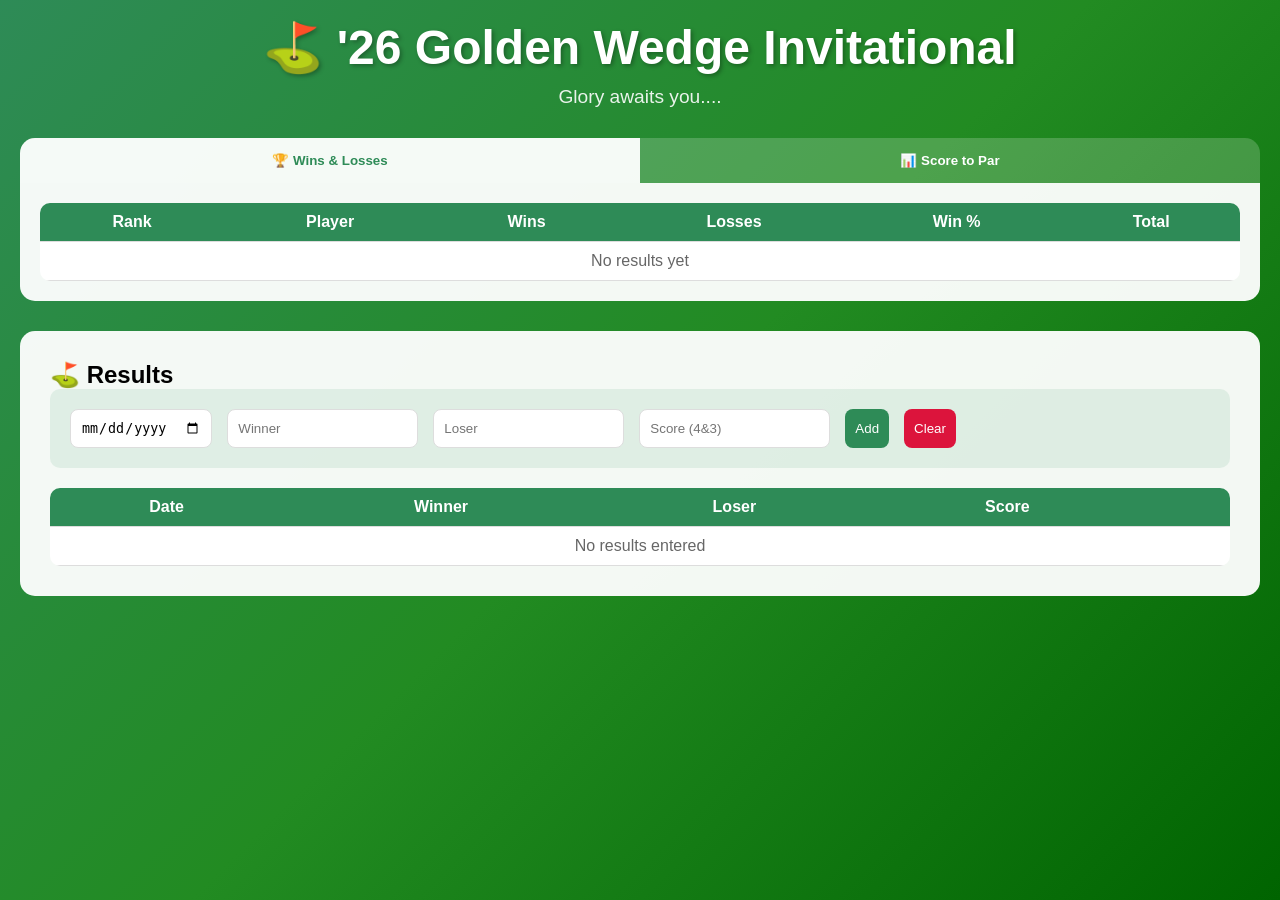
==== index.html @ 1d1e8311 "Refactor HTML structure and update styles" ====
<!DOCTYPE html>
<html lang="en">
<head>
<meta charset="UTF-8">
<meta name="viewport" content="width=device-width, initial-scale=1.0">
<title>'26 Golden Wedge Invitational</title>
<style>
/* ---- KEEPING YOUR ORIGINAL STYLES ---- */
*{margin:0;padding:0;box-sizing:border-box;}
body{font-family:'Arial',sans-serif;background:linear-gradient(135deg,#2E8B57 0%,#228B22 50%,#006400 100%);min-height:100vh;padding:20px;}
.container{max-width:1400px;margin:0 auto;}
.header{text-align:center;color:white;margin-bottom:30px;}
.header h1{font-size:3em;margin-bottom:10px;text-shadow:2px 2px 4px rgba(0,0,0,0.3);}
.header p{font-size:1.2em;opacity:.9;}
.tabs{display:flex;background:rgba(255,255,255,.1);border-radius:15px 15px 0 0;overflow:hidden;}
.tab{flex:1;padding:15px 20px;background:rgba(255,255,255,.1);color:white;border:none;cursor:pointer;font-weight:bold;}
.tab.active{background:rgba(255,255,255,.95);color:#2E8B57;}
.tab-content{display:none;background:rgba(255,255,255,.95);border-radius:0 0 15px 15px;padding:20px;}
.tab-content.active{display:block;}
.controls{background:rgba(46,139,87,.1);border-radius:10px;padding:20px;margin-bottom:20px;display:flex;gap:15px;flex-wrap:wrap;}
.controls input,.controls button{padding:10px;border-radius:8px;border:1px solid #ddd;}
.controls button{background:#2E8B57;color:white;border:none;cursor:pointer;}
.controls .delete-btn{background:#DC143C;}
.leaderboard-table{width:100%;border-collapse:collapse;background:white;border-radius:10px;overflow:hidden;}
.leaderboard-table th,.leaderboard-table td{padding:10px;border-bottom:1px solid #ddd;}
.leaderboard-table th{background:#2E8B57;color:white;}
.rank.first{color:#FFD700;}
.rank.second{color:#C0C0C0;}
.rank.third{color:#CD7F32;}
.wins{color:#228B22;font-weight:bold;}
.losses{color:#DC143C;font-weight:bold;}
.empty-state{text-align:center;padding:30px;color:#666;}
.tournament-info{background:rgba(255,255,255,.95);border-radius:15px;padding:30px;margin-top:30px;}
</style>
</head>
<body>

<div class="container">

<div class="header">
<h1>⛳ '26 Golden Wedge Invitational</h1>
<p>Glory awaits you....</p>
</div>

<div class="tabs">
<button class="tab active" onclick="showTab('wins')">🏆 Wins & Losses</button>
<button class="tab" onclick="showTab('scores')">📊 Score to Par</button>
</div>

<!-- WINS TAB -->
<div id="wins" class="tab-content active">
<table class="leaderboard-table">
<thead>
<tr>
<th>Rank</th>
<th>Player</th>
<th>Wins</th>
<th>Losses</th>
<th>Win %</th>
<th>Total</th>
</tr>
</thead>
<tbody id="standingsBody">
<tr class="empty-state">
<td colspan="6">No results yet</td>
</tr>
</tbody>
</table>
</div>

<!-- SCORES TAB (unchanged logic simplified) -->
<div id="scores" class="tab-content">
<p>Score to Par section kept intact if needed.</p>
</div>

<!-- RESULTS SECTION -->
<div class="tournament-info">
<h2>⛳ Results</h2>

<div class="controls">
<input type="date" id="matchDate">
<input type="text" id="winnerName" placeholder="Winner">
<input type="text" id="loserName" placeholder="Loser">
<input type="text" id="matchScore" placeholder="Score (4&3)">
<button onclick="addMatch()">Add</button>
<button onclick="clearMatches()" class="delete-btn">Clear</button>
</div>

<table class="leaderboard-table">
<thead>
<tr>
<th>Date</th>
<th>Winner</th>
<th>Loser</th>
<th>Score</th>
<th></th>
</tr>
</thead>
<tbody id="resultsBody">
<tr class="empty-state">
<td colspan="5">No results entered</td>
</tr>
</tbody>
</table>
</div>

</div>

<script>

let matchResults = [];
let standings = [];

window.onload = function(){
const saved = localStorage.getItem("matchResults");
if(saved) matchResults = JSON.parse(saved);
renderResults();
calculateStandings();
};

function save(){
localStorage.setItem("matchResults", JSON.stringify(matchResults));
}

function showTab(tab){
document.querySelectorAll(".tab-content").forEach(t=>t.classList.remove("active"));
document.querySelectorAll(".tab").forEach(t=>t.classList.remove("active"));
document.getElementById(tab).classList.add("active");
event.target.classList.add("active");
}

function addMatch(){
const date = matchDate.value;
const winner = winnerName.value.trim();
const loser = loserName.value.trim();
const score = matchScore.value.trim();
if(!date||!winner||!loser||!score){alert("Complete all fields");return;}
matchResults.push({id:Date.now(),date,winner,loser,score});
save();
renderResults();
calculateStandings();
winnerName.value=""; loserName.value=""; matchScore.value="";
}

function clearMatches(){
if(confirm("Clear all results?")){
matchResults=[];
save();
renderResults();
calculateStandings();
}
}

function deleteMatch(id){
matchResults=matchResults.filter(m=>m.id!==id);
save();
renderResults();
calculateStandings();
}

function renderResults(){
const body=document.getElementById("resultsBody");
if(matchResults.length===0){
body.innerHTML=`<tr class="empty-state"><td colspan="5">No results entered</td></tr>`;
return;
}
body.innerHTML=matchResults.map(m=>`
<tr>
<td>${m.date}</td>
<td class="wins">${m.winner}</td>
<td class="losses">${m.loser}</td>
<td>${m.score}</td>
<td><button onclick="deleteMatch(${m.id})">X</button></td>
</tr>`).join("");
}

function calculateStandings(){

standings=[];

matchResults.forEach(m=>{
let w=standings.find(p=>p.name===m.winner);
let l=standings.find(p=>p.name===m.loser);
if(!w){w={name:m.winner,wins:0,losses:0};standings.push(w);}
if(!l){l={name:m.loser,wins:0,losses:0};standings.push(l);}
w.wins++; l.losses++;
});

standings.forEach(p=>{
p.total=p.wins+p.losses;
p.winPct=p.total? p.wins/p.total : 0;
});

standings.sort((a,b)=>{

if(b.winPct!==a.winPct) return b.winPct-a.winPct;

/* 2-way tie */
const head=matchResults.find(m=>
(m.winner===a.name && m.loser===b.name) ||
(m.winner===b.name && m.loser===a.name)
);
if(head) return head.winner===a.name? -1:1;

/* multi tie mini table */
const tied=standings.filter(p=>p.winPct===a.winPct);
if(tied.length>2){
const miniWins=name=>{
return matchResults.filter(m=>
m.winner===name && tied.some(t=>t.name===m.loser)
).length;
};
return miniWins(b.name)-miniWins(a.name);
}

return 0;
});

renderStandings();
}

function renderStandings(){
const body=document.getElementById("standingsBody");
if(standings.length===0){
body.innerHTML=`<tr class="empty-state"><td colspan="6">No results yet</td></tr>`;
return;
}
body.innerHTML=standings.map((p,i)=>`
<tr>
<td class="rank ${i===0?'first':i===1?'second':i===2?'third':''}">#${i+1}</td>
<td>${p.name}</td>
<td class="wins">${p.wins}</td>
<td class="losses">${p.losses}</td>
<td>${(p.winPct*100).toFixed(1)}%</td>
<td>${p.total}</td>
</tr>`).join("");
}

</script>
</body>
</html>
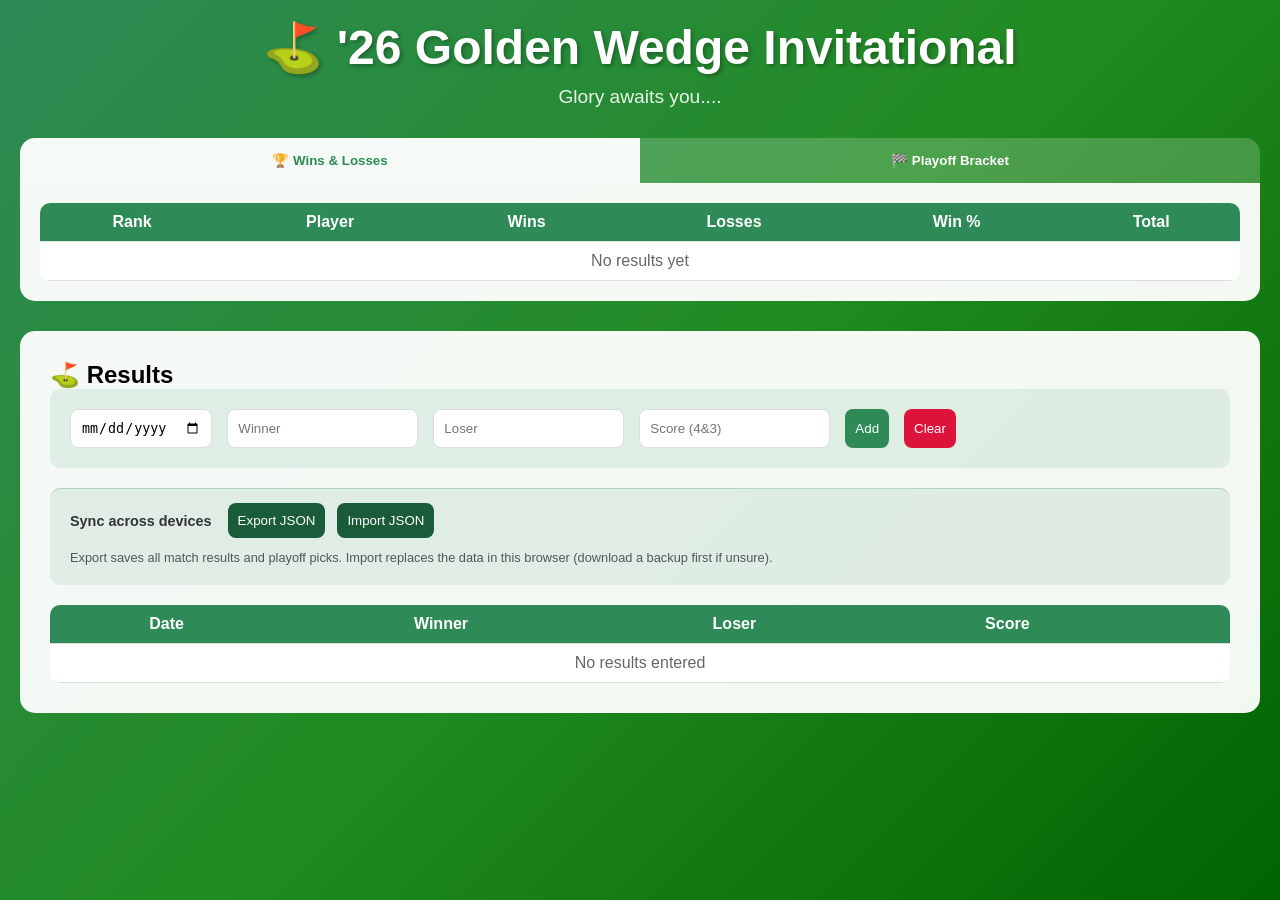
==== commit e9601937: "Playoff bracket, JSON backup/restore, and versioned tournament data - Replace Score to Par tab with " ====
--- a/index.html
+++ b/index.html
@@ -21,6 +21,10 @@
 .controls input,.controls button{padding:10px;border-radius:8px;border:1px solid #ddd;}
 .controls button{background:#2E8B57;color:white;border:none;cursor:pointer;}
 .controls .delete-btn{background:#DC143C;}
+.controls .backup-btn{background:#1a5c3a;}
+.backup-bar{display:flex;flex-wrap:wrap;align-items:center;gap:12px;margin-top:14px;padding-top:14px;border-top:1px solid rgba(46,139,87,.25);}
+.backup-bar .backup-label{font-size:.9rem;color:#333;font-weight:bold;margin-right:4px;}
+.backup-hint{font-size:.8rem;color:#555;flex:1 1 100%;margin:0;}
 .leaderboard-table{width:100%;border-collapse:collapse;background:white;border-radius:10px;overflow:hidden;}
 .leaderboard-table th,.leaderboard-table td{padding:10px;border-bottom:1px solid #ddd;}
 .leaderboard-table th{background:#2E8B57;color:white;}
@@ -31,6 +35,21 @@
 .losses{color:#DC143C;font-weight:bold;}
 .empty-state{text-align:center;padding:30px;color:#666;}
 .tournament-info{background:rgba(255,255,255,.95);border-radius:15px;padding:30px;margin-top:30px;}
+.playoff-wrap{max-width:900px;margin:0 auto;}
+.playoff-bracket{display:flex;justify-content:center;align-items:stretch;gap:24px;flex-wrap:wrap;padding:10px 0;}
+.playoff-col{display:flex;flex-direction:column;justify-content:center;gap:28px;}
+.playoff-match{border:2px solid #2E8B57;border-radius:12px;padding:14px 16px;background:#fff;min-width:220px;box-shadow:0 2px 8px rgba(0,0,0,.08);}
+.playoff-match h4{font-size:.8rem;text-transform:uppercase;letter-spacing:.06em;color:#2E8B57;margin-bottom:10px;}
+.playoff-match.final-match{border-color:#B8860B;box-shadow:0 0 0 2px rgba(184,134,11,.25);}
+.playoff-match.final-match h4{color:#8B6914;}
+.playoff-player{padding:10px 12px;border-radius:8px;cursor:pointer;border:1px solid transparent;transition:background .15s,border-color .15s;}
+.playoff-player:hover{background:rgba(46,139,87,.12);}
+.playoff-player.winner-pick{background:#2E8B57;color:#fff;font-weight:bold;}
+.playoff-player.muted{color:#999;font-style:italic;cursor:default;}
+.playoff-player.muted:hover{background:transparent;}
+.playoff-vs{text-align:center;font-size:.75rem;color:#888;padding:4px 0;}
+.playoff-connector{display:flex;align-items:center;color:rgba(255,255,255,.85);font-size:1.5rem;font-weight:bold;padding:0 4px;}
+.playoff-hint{font-size:.85rem;color:#555;text-align:center;margin-top:16px;max-width:520px;margin-left:auto;margin-right:auto;}
 </style>
 </head>
 <body>
@@ -44,7 +63,7 @@
 
 <div class="tabs">
 <button class="tab active" onclick="showTab('wins')">🏆 Wins & Losses</button>
-<button class="tab" onclick="showTab('scores')">📊 Score to Par</button>
+<button class="tab" onclick="showTab('playoff')">🏁 Playoff Bracket</button>
 </div>
 
 <!-- WINS TAB -->
@@ -68,9 +87,12 @@
 </table>
 </div>
 
-<!-- SCORES TAB (unchanged logic simplified) -->
-<div id="scores" class="tab-content">
-<p>Score to Par section kept intact if needed.</p>
+<!-- PLAYOFF BRACKET (top 4 from standings: 1v4, 2v3 → Final) -->
+<div id="playoff" class="tab-content">
+<div class="playoff-wrap">
+<div id="playoffBracket"></div>
+<p class="playoff-hint" id="playoffHint">Semifinal winners are chosen by clicking a player after each match. Names update when the standings change.</p>
+</div>
 </div>
 
 <!-- RESULTS SECTION -->
@@ -84,6 +106,13 @@
 <input type="text" id="matchScore" placeholder="Score (4&3)">
 <button onclick="addMatch()">Add</button>
 <button onclick="clearMatches()" class="delete-btn">Clear</button>
+</div>
+<div class="backup-bar controls">
+<span class="backup-label">Sync across devices</span>
+<button type="button" class="backup-btn" onclick="exportTournamentData()">Export JSON</button>
+<button type="button" class="backup-btn" onclick="document.getElementById('importFileInput').click()">Import JSON</button>
+<input type="file" id="importFileInput" accept=".json,application/json" style="display:none">
+<p class="backup-hint">Export saves all match results and playoff picks. Import replaces the data in this browser (download a backup first if unsure).</p>
 </div>
 
 <table class="leaderboard-table">
@@ -110,16 +139,145 @@
 
 let matchResults = [];
 let standings = [];
+let playoffPicks = { semi1: null, semi2: null };
 
 window.onload = function(){
 const saved = localStorage.getItem("matchResults");
-if(saved) matchResults = JSON.parse(saved);
+if(saved) try{matchResults=JSON.parse(saved);}catch(e){matchResults=[];}
+const picks = localStorage.getItem("playoffPicks");
+if(picks) try{playoffPicks=JSON.parse(picks);}catch(e){}
+document.getElementById("importFileInput").addEventListener("change",importFromFileInput);
 renderResults();
 calculateStandings();
 };
 
 function save(){
 localStorage.setItem("matchResults", JSON.stringify(matchResults));
+}
+
+const BACKUP_VERSION=1;
+
+function buildExportPayload(){
+return{
+version:BACKUP_VERSION,
+exportedAt:new Date().toISOString(),
+title:"26 Golden Wedge Invitational",
+matchResults,
+playoffPicks:{semi1:playoffPicks.semi1??null,semi2:playoffPicks.semi2??null}
+};
+}
+
+function exportTournamentData(){
+const payload=buildExportPayload();
+const blob=new Blob([JSON.stringify(payload,null,2)],{type:"application/json"});
+const a=document.createElement("a");
+const d=new Date().toISOString().slice(0,10);
+a.href=URL.createObjectURL(blob);
+a.download=`golden-wedge-backup-${d}.json`;
+a.click();
+URL.revokeObjectURL(a.href);
+}
+
+function normalizeImportedMatch(m,i){
+if(!m||typeof m!=="object")return null;
+const date=String(m.date??"").trim();
+const winner=String(m.winner??"").trim();
+const loser=String(m.loser??"").trim();
+const score=String(m.score??"").trim();
+if(!date||!winner||!loser||!score)return null;
+const id=typeof m.id==="number"&&Number.isFinite(m.id)?m.id:Date.now()+i;
+return{id,date,winner,loser,score};
+}
+
+function parseImportData(raw){
+if(Array.isArray(raw)){
+return{matchResults:raw,playoffPicks:{semi1:null,semi2:null}};
+}
+if(raw&&typeof raw==="object"&&Array.isArray(raw.matchResults)){
+const p=raw.playoffPicks;
+const picks={semi1:null,semi2:null};
+if(p&&typeof p==="object"){
+if(typeof p.semi1==="string")picks.semi1=p.semi1;
+if(p.semi1===null)picks.semi1=null;
+if(typeof p.semi2==="string")picks.semi2=p.semi2;
+if(p.semi2===null)picks.semi2=null;
+}
+return{matchResults:raw.matchResults,playoffPicks:picks};
+}
+return null;
+}
+
+function applyImportedState(parsed){
+const next=[];
+parsed.matchResults.forEach((m,i)=>{
+const n=normalizeImportedMatch(m,i);
+if(n)next.push(n);
+});
+matchResults=next;
+playoffPicks={semi1:parsed.playoffPicks.semi1,semi2:parsed.playoffPicks.semi2};
+save();
+savePlayoffPicks();
+renderResults();
+calculateStandings();
+}
+
+function importFromFileInput(e){
+const input=e.target;
+const file=input.files&&input.files[0];
+input.value="";
+if(!file)return;
+const reader=new FileReader();
+reader.onload=function(){
+try{
+const raw=JSON.parse(reader.result);
+const parsed=parseImportData(raw);
+if(!parsed){
+alert("Invalid file: need an array of matches or an object with a matchResults array.");
+return;
+}
+if(!confirm("Replace all results and playoff picks in this browser with the imported file?")){
+return;
+}
+applyImportedState(parsed);
+}catch(err){
+alert("Could not read JSON: "+(err.message||"invalid file"));
+}
+};
+reader.readAsText(file,"UTF-8");
+}
+function savePlayoffPicks(){
+localStorage.setItem("playoffPicks", JSON.stringify(playoffPicks));
+}
+function sanitizePlayoffPicks(){
+const p=[0,1,2,3].map(i=>standings[i]?.name).filter(Boolean);
+const semi1=[p[0],p[3]].filter(Boolean);
+const semi2=[p[1],p[2]].filter(Boolean);
+if(playoffPicks.semi1&&!semi1.includes(playoffPicks.semi1))playoffPicks.semi1=null;
+if(playoffPicks.semi2&&!semi2.includes(playoffPicks.semi2))playoffPicks.semi2=null;
+}
+function escHtml(s){
+return String(s).replace(/&/g,"&amp;").replace(/</g,"&lt;").replace(/"/g,"&quot;");
+}
+function escAttr(s){
+return String(s).replace(/&/g,"&amp;").replace(/"/g,"&quot;").replace(/</g,"&lt;");
+}
+function setSemiWinner(which,name){
+if(which==="semi1"){
+const ok=[standings[0]?.name,standings[3]?.name].filter(n=>n===name).length;
+if(!ok)return;
+playoffPicks.semi1=playoffPicks.semi1===name?null:name;
+}else{
+const ok=[standings[1]?.name,standings[2]?.name].filter(n=>n===name).length;
+if(!ok)return;
+playoffPicks.semi2=playoffPicks.semi2===name?null:name;
+}
+savePlayoffPicks();
+renderBracket();
+}
+function onBracketClick(e){
+const row=e.target.closest("[data-semi]");
+if(!row)return;
+setSemiWinner(row.dataset.semi,row.dataset.name);
 }
 
 function showTab(tab){
@@ -145,7 +303,9 @@
 function clearMatches(){
 if(confirm("Clear all results?")){
 matchResults=[];
+playoffPicks={semi1:null,semi2:null};
 save();
+savePlayoffPicks();
 renderResults();
 calculateStandings();
 }
@@ -217,6 +377,54 @@
 });
 
 renderStandings();
+sanitizePlayoffPicks();
+savePlayoffPicks();
+renderBracket();
+}
+
+function renderBracket(){
+const el=document.getElementById("playoffBracket");
+const hint=document.getElementById("playoffHint");
+if(!el)return;
+if(standings.length<4){
+el.innerHTML=`<p class="empty-state" style="padding:24px;">Add match results until at least four players appear in the standings. The bracket uses ranks #1–#4.</p>`;
+if(hint)hint.style.display="none";
+return;
+}
+if(hint)hint.style.display="block";
+const a=standings[0].name,b=standings[1].name,c=standings[2].name,d=standings[3].name;
+const w1=playoffPicks.semi1,w2=playoffPicks.semi2;
+const finalLeft=w1||"—";
+const finalRight=w2||"—";
+const pickCls=(winner,name)=>winner===name?"playoff-player winner-pick":"playoff-player";
+el.innerHTML=`
+<div class="playoff-bracket">
+<div class="playoff-col">
+<div class="playoff-match">
+<h4>Semifinal 1 · #1 vs #4</h4>
+<div class="${pickCls(w1,a)}" data-semi="semi1" data-name="${escAttr(a)}">${escHtml(a)}</div>
+<div class="playoff-vs">vs</div>
+<div class="${pickCls(w1,d)}" data-semi="semi1" data-name="${escAttr(d)}">${escHtml(d)}</div>
+</div>
+<div class="playoff-match">
+<h4>Semifinal 2 · #2 vs #3</h4>
+<div class="${pickCls(w2,b)}" data-semi="semi2" data-name="${escAttr(b)}">${escHtml(b)}</div>
+<div class="playoff-vs">vs</div>
+<div class="${pickCls(w2,c)}" data-semi="semi2" data-name="${escAttr(c)}">${escHtml(c)}</div>
+</div>
+</div>
+<div class="playoff-connector">→</div>
+<div class="playoff-col">
+<div class="playoff-match final-match">
+<h4>Final</h4>
+<div class="playoff-player ${w1?'':'muted'}">${escHtml(finalLeft)}</div>
+<div class="playoff-vs">vs</div>
+<div class="playoff-player ${w2?'':'muted'}">${escHtml(finalRight)}</div>
+</div>
+</div>
+</div>`;
+const root=el.firstElementChild;
+if(root)root.addEventListener("click",onBracketClick);
 }
 
 function renderStandings(){
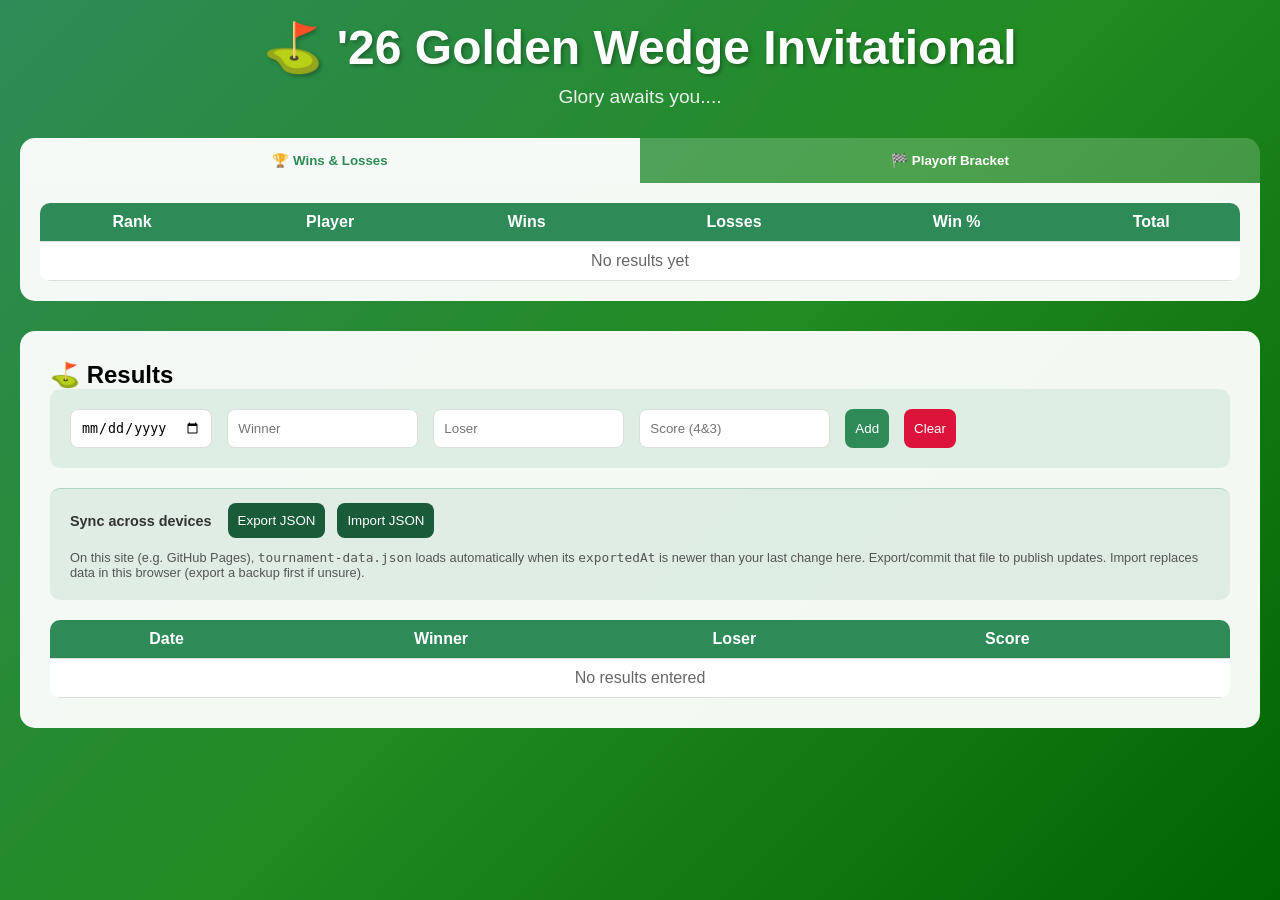
==== commit c4a0cb80: "Auto-load tournament-data.json when newer than local edits Fetch on startup (GitHub Pages); compare " ====
--- a/index.html
+++ b/index.html
@@ -112,7 +112,7 @@
 <button type="button" class="backup-btn" onclick="exportTournamentData()">Export JSON</button>
 <button type="button" class="backup-btn" onclick="document.getElementById('importFileInput').click()">Import JSON</button>
 <input type="file" id="importFileInput" accept=".json,application/json" style="display:none">
-<p class="backup-hint">Export saves all match results and playoff picks. Import replaces the data in this browser (download a backup first if unsure).</p>
+<p class="backup-hint">On this site (e.g. GitHub Pages), <code>tournament-data.json</code> loads automatically when its <code>exportedAt</code> is newer than your last change here. Export/commit that file to publish updates. Import replaces data in this browser (export a backup first if unsure).</p>
 </div>
 
 <table class="leaderboard-table">
@@ -141,12 +141,54 @@
 let standings = [];
 let playoffPicks = { semi1: null, semi2: null };
 
-window.onload = function(){
-const saved = localStorage.getItem("matchResults");
-if(saved) try{matchResults=JSON.parse(saved);}catch(e){matchResults=[];}
-const picks = localStorage.getItem("playoffPicks");
-if(picks) try{playoffPicks=JSON.parse(picks);}catch(e){}
+const RESULTS_TOUCH_KEY="resultsLastTouch";
+
+function bumpLocalTouch(iso){
+if(iso&&typeof iso==="string"){
+const ms=Date.parse(iso);
+if(!isNaN(ms)){
+localStorage.setItem(RESULTS_TOUCH_KEY,iso);
+return;
+}
+}
+localStorage.setItem(RESULTS_TOUCH_KEY,new Date().toISOString());
+}
+
+function getLocalTouchMs(){
+const k=localStorage.getItem(RESULTS_TOUCH_KEY);
+if(k){
+const ms=Date.parse(k);
+return isNaN(ms)?0:ms;
+}
+if(matchResults.length>0)return Date.now();
+return 0;
+}
+
+async function tryLoadRemoteTournamentData(){
+try{
+const res=await fetch("tournament-data.json",{cache:"no-store"});
+if(!res.ok)return;
+const raw=await res.json();
+const parsed=parseImportData(raw);
+if(!parsed)return;
+const remoteMs=Date.parse(raw.exportedAt||"")||0;
+const localMs=getLocalTouchMs();
+if(remoteMs>localMs){
+applyImportedState(parsed,{touchISO:raw.exportedAt||new Date().toISOString()});
+}
+}catch(e){}
+}
+
+window.onload=async function(){
+const saved=localStorage.getItem("matchResults");
+if(saved)try{matchResults=JSON.parse(saved);}catch(e){matchResults=[];}
+const picks=localStorage.getItem("playoffPicks");
+if(picks)try{playoffPicks=JSON.parse(picks);}catch(e){}
 document.getElementById("importFileInput").addEventListener("change",importFromFileInput);
+await tryLoadRemoteTournamentData();
+if(!localStorage.getItem(RESULTS_TOUCH_KEY)&&matchResults.length>0){
+bumpLocalTouch();
+}
 renderResults();
 calculateStandings();
 };
@@ -207,7 +249,8 @@
 return null;
 }
 
-function applyImportedState(parsed){
+function applyImportedState(parsed,opts){
+opts=opts||{};
 const next=[];
 parsed.matchResults.forEach((m,i)=>{
 const n=normalizeImportedMatch(m,i);
@@ -217,6 +260,7 @@
 playoffPicks={semi1:parsed.playoffPicks.semi1,semi2:parsed.playoffPicks.semi2};
 save();
 savePlayoffPicks();
+bumpLocalTouch(opts.touchISO);
 renderResults();
 calculateStandings();
 }
@@ -238,7 +282,8 @@
 if(!confirm("Replace all results and playoff picks in this browser with the imported file?")){
 return;
 }
-applyImportedState(parsed);
+const touch=typeof raw.exportedAt==="string"?raw.exportedAt:null;
+applyImportedState(parsed,{touchISO:touch});
 }catch(err){
 alert("Could not read JSON: "+(err.message||"invalid file"));
 }
@@ -272,6 +317,7 @@
 playoffPicks.semi2=playoffPicks.semi2===name?null:name;
 }
 savePlayoffPicks();
+bumpLocalTouch();
 renderBracket();
 }
 function onBracketClick(e){
@@ -295,6 +341,7 @@
 if(!date||!winner||!loser||!score){alert("Complete all fields");return;}
 matchResults.push({id:Date.now(),date,winner,loser,score});
 save();
+bumpLocalTouch();
 renderResults();
 calculateStandings();
 winnerName.value=""; loserName.value=""; matchScore.value="";
@@ -306,6 +353,7 @@
 playoffPicks={semi1:null,semi2:null};
 save();
 savePlayoffPicks();
+bumpLocalTouch();
 renderResults();
 calculateStandings();
 }
@@ -314,6 +362,7 @@
 function deleteMatch(id){
 matchResults=matchResults.filter(m=>m.id!==id);
 save();
+bumpLocalTouch();
 renderResults();
 calculateStandings();
 }
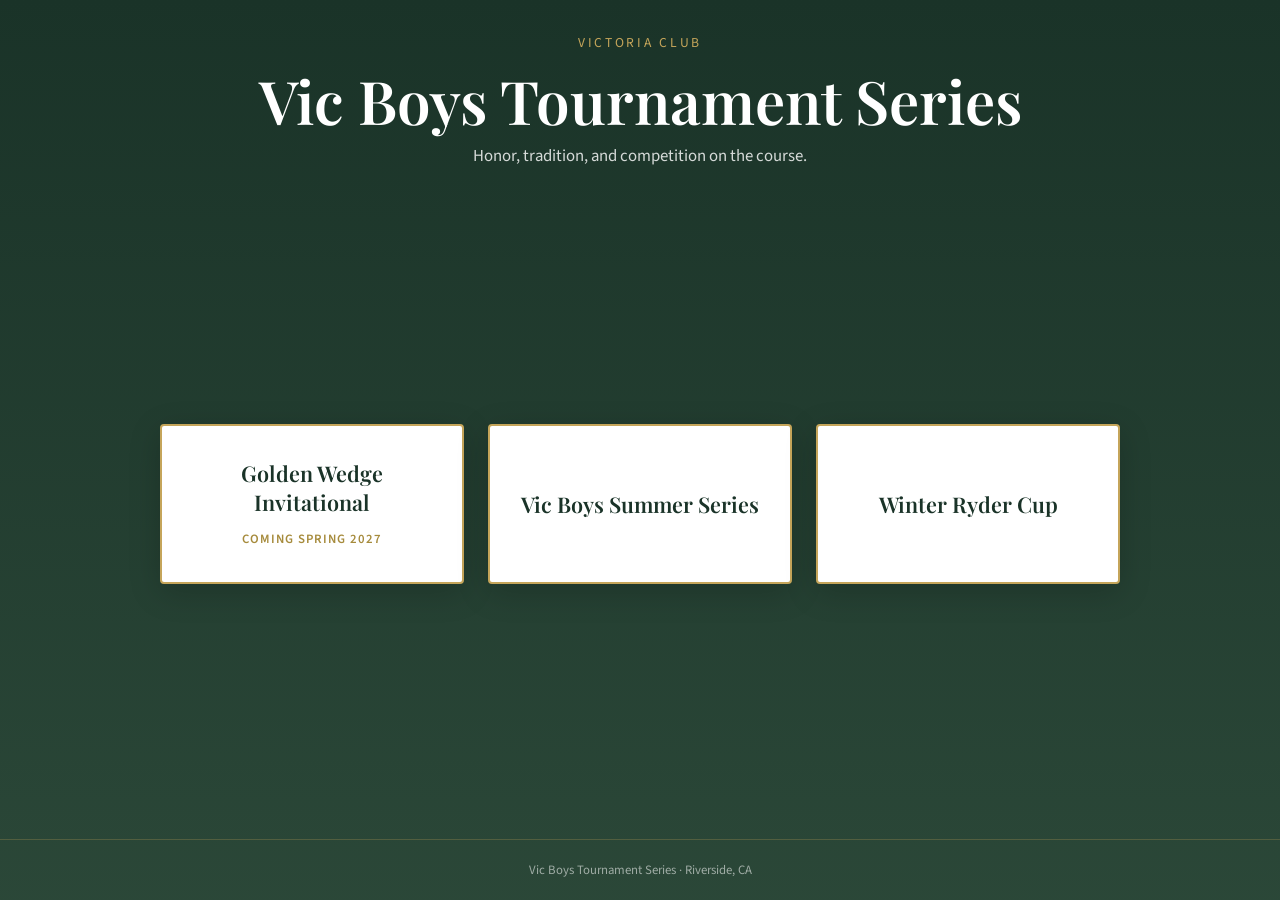
==== commit 622e09d9: "Add Vic Boys Tournament Series landing page" ====
--- a/index.html
+++ b/index.html
@@ -1,498 +1,44 @@
-<!DOCTYPE html>
-<html lang="en">
-<head>
-<meta charset="UTF-8">
-<meta name="viewport" content="width=device-width, initial-scale=1.0">
-<title>'26 Golden Wedge Invitational</title>
-<style>
-/* ---- KEEPING YOUR ORIGINAL STYLES ---- */
-*{margin:0;padding:0;box-sizing:border-box;}
-body{font-family:'Arial',sans-serif;background:linear-gradient(135deg,#2E8B57 0%,#228B22 50%,#006400 100%);min-height:100vh;padding:20px;}
-.container{max-width:1400px;margin:0 auto;}
-.header{text-align:center;color:white;margin-bottom:30px;}
-.header h1{font-size:3em;margin-bottom:10px;text-shadow:2px 2px 4px rgba(0,0,0,0.3);}
-.header p{font-size:1.2em;opacity:.9;}
-.tabs{display:flex;background:rgba(255,255,255,.1);border-radius:15px 15px 0 0;overflow:hidden;}
-.tab{flex:1;padding:15px 20px;background:rgba(255,255,255,.1);color:white;border:none;cursor:pointer;font-weight:bold;}
-.tab.active{background:rgba(255,255,255,.95);color:#2E8B57;}
-.tab-content{display:none;background:rgba(255,255,255,.95);border-radius:0 0 15px 15px;padding:20px;}
-.tab-content.active{display:block;}
-.controls{background:rgba(46,139,87,.1);border-radius:10px;padding:20px;margin-bottom:20px;display:flex;gap:15px;flex-wrap:wrap;}
-.controls input,.controls button{padding:10px;border-radius:8px;border:1px solid #ddd;}
-.controls button{background:#2E8B57;color:white;border:none;cursor:pointer;}
-.controls .delete-btn{background:#DC143C;}
-.controls .backup-btn{background:#1a5c3a;}
-.backup-bar{display:flex;flex-wrap:wrap;align-items:center;gap:12px;margin-top:14px;padding-top:14px;border-top:1px solid rgba(46,139,87,.25);}
-.backup-bar .backup-label{font-size:.9rem;color:#333;font-weight:bold;margin-right:4px;}
-.backup-hint{font-size:.8rem;color:#555;flex:1 1 100%;margin:0;}
-.leaderboard-table{width:100%;border-collapse:collapse;background:white;border-radius:10px;overflow:hidden;}
-.leaderboard-table th,.leaderboard-table td{padding:10px;border-bottom:1px solid #ddd;}
-.leaderboard-table th{background:#2E8B57;color:white;}
-.rank.first{color:#FFD700;}
-.rank.second{color:#C0C0C0;}
-.rank.third{color:#CD7F32;}
-.wins{color:#228B22;font-weight:bold;}
-.losses{color:#DC143C;font-weight:bold;}
-.empty-state{text-align:center;padding:30px;color:#666;}
-.tournament-info{background:rgba(255,255,255,.95);border-radius:15px;padding:30px;margin-top:30px;}
-.playoff-wrap{max-width:900px;margin:0 auto;}
-.playoff-bracket{display:flex;justify-content:center;align-items:stretch;gap:24px;flex-wrap:wrap;padding:10px 0;}
-.playoff-col{display:flex;flex-direction:column;justify-content:center;gap:28px;}
-.playoff-match{border:2px solid #2E8B57;border-radius:12px;padding:14px 16px;background:#fff;min-width:220px;box-shadow:0 2px 8px rgba(0,0,0,.08);}
-.playoff-match h4{font-size:.8rem;text-transform:uppercase;letter-spacing:.06em;color:#2E8B57;margin-bottom:10px;}
-.playoff-match.final-match{border-color:#B8860B;box-shadow:0 0 0 2px rgba(184,134,11,.25);}
-.playoff-match.final-match h4{color:#8B6914;}
-.playoff-player{padding:10px 12px;border-radius:8px;cursor:pointer;border:1px solid transparent;transition:background .15s,border-color .15s;}
-.playoff-player:hover{background:rgba(46,139,87,.12);}
-.playoff-player.winner-pick{background:#2E8B57;color:#fff;font-weight:bold;}
-.playoff-player.muted{color:#999;font-style:italic;cursor:default;}
-.playoff-player.muted:hover{background:transparent;}
-.playoff-vs{text-align:center;font-size:.75rem;color:#888;padding:4px 0;}
-.playoff-connector{display:flex;align-items:center;color:rgba(255,255,255,.85);font-size:1.5rem;font-weight:bold;padding:0 4px;}
-.playoff-hint{font-size:.85rem;color:#555;text-align:center;margin-top:16px;max-width:520px;margin-left:auto;margin-right:auto;}
-</style>
-</head>
-<body>
-
-<div class="container">
-
-<div class="header">
-<h1>⛳ '26 Golden Wedge Invitational</h1>
-<p>Glory awaits you....</p>
-</div>
-
-<div class="tabs">
-<button class="tab active" onclick="showTab('wins')">🏆 Wins & Losses</button>
-<button class="tab" onclick="showTab('playoff')">🏁 Playoff Bracket</button>
-</div>
-
-<!-- WINS TAB -->
-<div id="wins" class="tab-content active">
-<table class="leaderboard-table">
-<thead>
-<tr>
-<th>Rank</th>
-<th>Player</th>
-<th>Wins</th>
-<th>Losses</th>
-<th>Win %</th>
-<th>Total</th>
-</tr>
-</thead>
-<tbody id="standingsBody">
-<tr class="empty-state">
-<td colspan="6">No results yet</td>
-</tr>
-</tbody>
-</table>
-</div>
-
-<!-- PLAYOFF BRACKET (top 4 from standings: 1v4, 2v3 → Final) -->
-<div id="playoff" class="tab-content">
-<div class="playoff-wrap">
-<div id="playoffBracket"></div>
-<p class="playoff-hint" id="playoffHint">Semifinal winners are chosen by clicking a player after each match. Names update when the standings change.</p>
-</div>
-</div>
-
-<!-- RESULTS SECTION -->
-<div class="tournament-info">
-<h2>⛳ Results</h2>
-
-<div class="controls">
-<input type="date" id="matchDate">
-<input type="text" id="winnerName" placeholder="Winner">
-<input type="text" id="loserName" placeholder="Loser">
-<input type="text" id="matchScore" placeholder="Score (4&3)">
-<button onclick="addMatch()">Add</button>
-<button onclick="clearMatches()" class="delete-btn">Clear</button>
-</div>
-<div class="backup-bar controls">
-<span class="backup-label">Sync across devices</span>
-<button type="button" class="backup-btn" onclick="exportTournamentData()">Export JSON</button>
-<button type="button" class="backup-btn" onclick="document.getElementById('importFileInput').click()">Import JSON</button>
-<input type="file" id="importFileInput" accept=".json,application/json" style="display:none">
-<p class="backup-hint">On this site (e.g. GitHub Pages), <code>tournament-data.json</code> loads automatically when its <code>exportedAt</code> is newer than your last change here. Export/commit that file to publish updates. Import replaces data in this browser (export a backup first if unsure).</p>
-</div>
-
-<table class="leaderboard-table">
-<thead>
-<tr>
-<th>Date</th>
-<th>Winner</th>
-<th>Loser</th>
-<th>Score</th>
-<th></th>
-</tr>
-</thead>
-<tbody id="resultsBody">
-<tr class="empty-state">
-<td colspan="5">No results entered</td>
-</tr>
-</tbody>
-</table>
-</div>
-
-</div>
-
-<script>
-
-let matchResults = [];
-let standings = [];
-let playoffPicks = { semi1: null, semi2: null };
-
-const RESULTS_TOUCH_KEY="resultsLastTouch";
-
-function bumpLocalTouch(iso){
-if(iso&&typeof iso==="string"){
-const ms=Date.parse(iso);
-if(!isNaN(ms)){
-localStorage.setItem(RESULTS_TOUCH_KEY,iso);
-return;
-}
-}
-localStorage.setItem(RESULTS_TOUCH_KEY,new Date().toISOString());
-}
-
-function getLocalTouchMs(){
-const k=localStorage.getItem(RESULTS_TOUCH_KEY);
-if(k){
-const ms=Date.parse(k);
-return isNaN(ms)?0:ms;
-}
-if(matchResults.length>0)return Date.now();
-return 0;
-}
-
-async function tryLoadRemoteTournamentData(){
-try{
-const res=await fetch("tournament-data.json",{cache:"no-store"});
-if(!res.ok)return;
-const raw=await res.json();
-const parsed=parseImportData(raw);
-if(!parsed)return;
-const remoteMs=Date.parse(raw.exportedAt||"")||0;
-const localMs=getLocalTouchMs();
-if(remoteMs>localMs){
-applyImportedState(parsed,{touchISO:raw.exportedAt||new Date().toISOString()});
-}
-}catch(e){}
-}
-
-window.onload=async function(){
-const saved=localStorage.getItem("matchResults");
-if(saved)try{matchResults=JSON.parse(saved);}catch(e){matchResults=[];}
-const picks=localStorage.getItem("playoffPicks");
-if(picks)try{playoffPicks=JSON.parse(picks);}catch(e){}
-document.getElementById("importFileInput").addEventListener("change",importFromFileInput);
-await tryLoadRemoteTournamentData();
-if(!localStorage.getItem(RESULTS_TOUCH_KEY)&&matchResults.length>0){
-bumpLocalTouch();
-}
-renderResults();
-calculateStandings();
-};
-
-function save(){
-localStorage.setItem("matchResults", JSON.stringify(matchResults));
-}
-
-const BACKUP_VERSION=1;
-
-function buildExportPayload(){
-return{
-version:BACKUP_VERSION,
-exportedAt:new Date().toISOString(),
-title:"26 Golden Wedge Invitational",
-matchResults,
-playoffPicks:{semi1:playoffPicks.semi1??null,semi2:playoffPicks.semi2??null}
-};
-}
-
-function exportTournamentData(){
-const payload=buildExportPayload();
-const blob=new Blob([JSON.stringify(payload,null,2)],{type:"application/json"});
-const a=document.createElement("a");
-const d=new Date().toISOString().slice(0,10);
-a.href=URL.createObjectURL(blob);
-a.download=`golden-wedge-backup-${d}.json`;
-a.click();
-URL.revokeObjectURL(a.href);
-}
-
-function normalizeImportedMatch(m,i){
-if(!m||typeof m!=="object")return null;
-const date=String(m.date??"").trim();
-const winner=String(m.winner??"").trim();
-const loser=String(m.loser??"").trim();
-const score=String(m.score??"").trim();
-if(!date||!winner||!loser||!score)return null;
-const id=typeof m.id==="number"&&Number.isFinite(m.id)?m.id:Date.now()+i;
-return{id,date,winner,loser,score};
-}
-
-function parseImportData(raw){
-if(Array.isArray(raw)){
-return{matchResults:raw,playoffPicks:{semi1:null,semi2:null}};
-}
-if(raw&&typeof raw==="object"&&Array.isArray(raw.matchResults)){
-const p=raw.playoffPicks;
-const picks={semi1:null,semi2:null};
-if(p&&typeof p==="object"){
-if(typeof p.semi1==="string")picks.semi1=p.semi1;
-if(p.semi1===null)picks.semi1=null;
-if(typeof p.semi2==="string")picks.semi2=p.semi2;
-if(p.semi2===null)picks.semi2=null;
-}
-return{matchResults:raw.matchResults,playoffPicks:picks};
-}
-return null;
-}
-
-function applyImportedState(parsed,opts){
-opts=opts||{};
-const next=[];
-parsed.matchResults.forEach((m,i)=>{
-const n=normalizeImportedMatch(m,i);
-if(n)next.push(n);
-});
-matchResults=next;
-playoffPicks={semi1:parsed.playoffPicks.semi1,semi2:parsed.playoffPicks.semi2};
-save();
-savePlayoffPicks();
-bumpLocalTouch(opts.touchISO);
-renderResults();
-calculateStandings();
-}
-
-function importFromFileInput(e){
-const input=e.target;
-const file=input.files&&input.files[0];
-input.value="";
-if(!file)return;
-const reader=new FileReader();
-reader.onload=function(){
-try{
-const raw=JSON.parse(reader.result);
-const parsed=parseImportData(raw);
-if(!parsed){
-alert("Invalid file: need an array of matches or an object with a matchResults array.");
-return;
-}
-if(!confirm("Replace all results and playoff picks in this browser with the imported file?")){
-return;
-}
-const touch=typeof raw.exportedAt==="string"?raw.exportedAt:null;
-applyImportedState(parsed,{touchISO:touch});
-}catch(err){
-alert("Could not read JSON: "+(err.message||"invalid file"));
-}
-};
-reader.readAsText(file,"UTF-8");
-}
-function savePlayoffPicks(){
-localStorage.setItem("playoffPicks", JSON.stringify(playoffPicks));
-}
-function sanitizePlayoffPicks(){
-const p=[0,1,2,3].map(i=>standings[i]?.name).filter(Boolean);
-const semi1=[p[0],p[3]].filter(Boolean);
-const semi2=[p[1],p[2]].filter(Boolean);
-if(playoffPicks.semi1&&!semi1.includes(playoffPicks.semi1))playoffPicks.semi1=null;
-if(playoffPicks.semi2&&!semi2.includes(playoffPicks.semi2))playoffPicks.semi2=null;
-}
-function escHtml(s){
-return String(s).replace(/&/g,"&amp;").replace(/</g,"&lt;").replace(/"/g,"&quot;");
-}
-function escAttr(s){
-return String(s).replace(/&/g,"&amp;").replace(/"/g,"&quot;").replace(/</g,"&lt;");
-}
-function setSemiWinner(which,name){
-if(which==="semi1"){
-const ok=[standings[0]?.name,standings[3]?.name].filter(n=>n===name).length;
-if(!ok)return;
-playoffPicks.semi1=playoffPicks.semi1===name?null:name;
-}else{
-const ok=[standings[1]?.name,standings[2]?.name].filter(n=>n===name).length;
-if(!ok)return;
-playoffPicks.semi2=playoffPicks.semi2===name?null:name;
-}
-savePlayoffPicks();
-bumpLocalTouch();
-renderBracket();
-}
-function onBracketClick(e){
-const row=e.target.closest("[data-semi]");
-if(!row)return;
-setSemiWinner(row.dataset.semi,row.dataset.name);
-}
-
-function showTab(tab){
-document.querySelectorAll(".tab-content").forEach(t=>t.classList.remove("active"));
-document.querySelectorAll(".tab").forEach(t=>t.classList.remove("active"));
-document.getElementById(tab).classList.add("active");
-event.target.classList.add("active");
-}
-
-function addMatch(){
-const date = matchDate.value;
-const winner = winnerName.value.trim();
-const loser = loserName.value.trim();
-const score = matchScore.value.trim();
-if(!date||!winner||!loser||!score){alert("Complete all fields");return;}
-matchResults.push({id:Date.now(),date,winner,loser,score});
-save();
-bumpLocalTouch();
-renderResults();
-calculateStandings();
-winnerName.value=""; loserName.value=""; matchScore.value="";
-}
-
-function clearMatches(){
-if(confirm("Clear all results?")){
-matchResults=[];
-playoffPicks={semi1:null,semi2:null};
-save();
-savePlayoffPicks();
-bumpLocalTouch();
-renderResults();
-calculateStandings();
-}
-}
-
-function deleteMatch(id){
-matchResults=matchResults.filter(m=>m.id!==id);
-save();
-bumpLocalTouch();
-renderResults();
-calculateStandings();
-}
-
-function renderResults(){
-const body=document.getElementById("resultsBody");
-if(matchResults.length===0){
-body.innerHTML=`<tr class="empty-state"><td colspan="5">No results entered</td></tr>`;
-return;
-}
-body.innerHTML=matchResults.map(m=>`
-<tr>
-<td>${m.date}</td>
-<td class="wins">${m.winner}</td>
-<td class="losses">${m.loser}</td>
-<td>${m.score}</td>
-<td><button onclick="deleteMatch(${m.id})">X</button></td>
-</tr>`).join("");
-}
-
-function calculateStandings(){
-
-standings=[];
-
-matchResults.forEach(m=>{
-let w=standings.find(p=>p.name===m.winner);
-let l=standings.find(p=>p.name===m.loser);
-if(!w){w={name:m.winner,wins:0,losses:0};standings.push(w);}
-if(!l){l={name:m.loser,wins:0,losses:0};standings.push(l);}
-w.wins++; l.losses++;
-});
-
-standings.forEach(p=>{
-p.total=p.wins+p.losses;
-p.winPct=p.total? p.wins/p.total : 0;
-});
-
-standings.sort((a,b)=>{
-
-if(b.winPct!==a.winPct) return b.winPct-a.winPct;
-
-/* 2-way tie */
-const head=matchResults.find(m=>
-(m.winner===a.name && m.loser===b.name) ||
-(m.winner===b.name && m.loser===a.name)
-);
-if(head) return head.winner===a.name? -1:1;
-
-/* multi tie mini table */
-const tied=standings.filter(p=>p.winPct===a.winPct);
-if(tied.length>2){
-const miniWins=name=>{
-return matchResults.filter(m=>
-m.winner===name && tied.some(t=>t.name===m.loser)
-).length;
-};
-return miniWins(b.name)-miniWins(a.name);
-}
-
-return 0;
-});
-
-renderStandings();
-sanitizePlayoffPicks();
-savePlayoffPicks();
-renderBracket();
-}
-
-function renderBracket(){
-const el=document.getElementById("playoffBracket");
-const hint=document.getElementById("playoffHint");
-if(!el)return;
-if(standings.length<4){
-el.innerHTML=`<p class="empty-state" style="padding:24px;">Add match results until at least four players appear in the standings. The bracket uses ranks #1–#4.</p>`;
-if(hint)hint.style.display="none";
-return;
-}
-if(hint)hint.style.display="block";
-const a=standings[0].name,b=standings[1].name,c=standings[2].name,d=standings[3].name;
-const w1=playoffPicks.semi1,w2=playoffPicks.semi2;
-const finalLeft=w1||"—";
-const finalRight=w2||"—";
-const pickCls=(winner,name)=>winner===name?"playoff-player winner-pick":"playoff-player";
-el.innerHTML=`
-<div class="playoff-bracket">
-<div class="playoff-col">
-<div class="playoff-match">
-<h4>Semifinal 1 · #1 vs #4</h4>
-<div class="${pickCls(w1,a)}" data-semi="semi1" data-name="${escAttr(a)}">${escHtml(a)}</div>
-<div class="playoff-vs">vs</div>
-<div class="${pickCls(w1,d)}" data-semi="semi1" data-name="${escAttr(d)}">${escHtml(d)}</div>
-</div>
-<div class="playoff-match">
-<h4>Semifinal 2 · #2 vs #3</h4>
-<div class="${pickCls(w2,b)}" data-semi="semi2" data-name="${escAttr(b)}">${escHtml(b)}</div>
-<div class="playoff-vs">vs</div>
-<div class="${pickCls(w2,c)}" data-semi="semi2" data-name="${escAttr(c)}">${escHtml(c)}</div>
-</div>
-</div>
-<div class="playoff-connector">→</div>
-<div class="playoff-col">
-<div class="playoff-match final-match">
-<h4>Final</h4>
-<div class="playoff-player ${w1?'':'muted'}">${escHtml(finalLeft)}</div>
-<div class="playoff-vs">vs</div>
-<div class="playoff-player ${w2?'':'muted'}">${escHtml(finalRight)}</div>
-</div>
-</div>
-</div>`;
-const root=el.firstElementChild;
-if(root)root.addEventListener("click",onBracketClick);
-}
-
-function renderStandings(){
-const body=document.getElementById("standingsBody");
-if(standings.length===0){
-body.innerHTML=`<tr class="empty-state"><td colspan="6">No results yet</td></tr>`;
-return;
-}
-body.innerHTML=standings.map((p,i)=>`
-<tr>
-<td class="rank ${i===0?'first':i===1?'second':i===2?'third':''}">#${i+1}</td>
-<td>${p.name}</td>
-<td class="wins">${p.wins}</td>
-<td class="losses">${p.losses}</td>
-<td>${(p.winPct*100).toFixed(1)}%</td>
-<td>${p.total}</td>
-</tr>`).join("");
-}
-
-</script>
-</body>
-</html>
+<!DOCTYPE html>
+<html lang="en">
+<head>
+  <meta charset="UTF-8">
+  <meta name="viewport" content="width=device-width, initial-scale=1.0">
+  <title>Vic Boys Tournament Series</title>
+  <link rel="preconnect" href="https://fonts.googleapis.com">
+  <link rel="preconnect" href="https://fonts.gstatic.com" crossorigin>
+  <link href="https://fonts.googleapis.com/css2?family=Playfair+Display:wght@500;600;700&family=Source+Sans+3:wght@400;600&display=swap" rel="stylesheet">
+  <link rel="stylesheet" href="css/vic-theme.css">
+</head>
+<body>
+
+  <div class="landing">
+    <header class="landing-header">
+      <p class="landing-eyebrow">Victoria Club</p>
+      <h1 class="landing-title">Vic Boys Tournament Series</h1>
+      <p class="landing-subtitle">Honor, tradition, and competition on the course.</p>
+    </header>
+
+    <main class="landing-main">
+      <nav class="tournament-grid" aria-label="Tournaments">
+        <a class="tournament-card" href="golden-wedge/">
+          <span class="tournament-card-title">Golden Wedge Invitational</span>
+          <span class="tournament-card-badge">Coming Spring 2027</span>
+        </a>
+
+        <a class="tournament-card" href="summer-series/">
+          <span class="tournament-card-title">Vic Boys Summer Series</span>
+        </a>
+
+        <a class="tournament-card" href="winter-ryder-cup/">
+          <span class="tournament-card-title">Winter Ryder Cup</span>
+        </a>
+      </nav>
+    </main>
+
+    <footer class="landing-footer">
+      Vic Boys Tournament Series &middot; Riverside, CA
+    </footer>
+  </div>
+
+</body>
+</html>
--- a/css/vic-theme.css
+++ b/css/vic-theme.css
@@ -0,0 +1,196 @@
+/* Victoria Club–inspired palette */
+:root {
+  --vic-green-dark: #1a3328;
+  --vic-green: #2d4a3a;
+  --vic-green-light: #3d5c4a;
+  --vic-gold: #c5a55a;
+  --vic-gold-dark: #a68b3c;
+  --vic-cream: #f7f4ee;
+  --vic-cream-dark: #ebe6dc;
+  --vic-white: #ffffff;
+  --vic-text: #1c1c1c;
+  --vic-text-muted: #5a5a5a;
+  --font-serif: "Playfair Display", Georgia, "Times New Roman", serif;
+  --font-sans: "Source Sans 3", "Helvetica Neue", Arial, sans-serif;
+}
+
+* {
+  margin: 0;
+  padding: 0;
+  box-sizing: border-box;
+}
+
+body {
+  font-family: var(--font-sans);
+  background: var(--vic-cream);
+  color: var(--vic-text);
+  min-height: 100vh;
+  line-height: 1.6;
+}
+
+a {
+  color: inherit;
+  text-decoration: none;
+}
+
+/* ---- Landing page ---- */
+.landing {
+  min-height: 100vh;
+  display: flex;
+  flex-direction: column;
+  background:
+    linear-gradient(180deg, rgba(26, 51, 40, 0.92) 0%, rgba(45, 74, 58, 0.88) 100%),
+    var(--vic-green-dark);
+}
+
+.landing-header {
+  padding: 2rem 1.5rem 1rem;
+  text-align: center;
+}
+
+.landing-eyebrow {
+  font-family: var(--font-sans);
+  font-size: 0.85rem;
+  letter-spacing: 0.2em;
+  text-transform: uppercase;
+  color: var(--vic-gold);
+  margin-bottom: 0.75rem;
+}
+
+.landing-title {
+  font-family: var(--font-serif);
+  font-size: clamp(2.25rem, 6vw, 3.75rem);
+  font-weight: 600;
+  color: var(--vic-white);
+  line-height: 1.15;
+  margin-bottom: 0.5rem;
+}
+
+.landing-subtitle {
+  font-size: 1.05rem;
+  color: rgba(255, 255, 255, 0.82);
+  max-width: 36rem;
+  margin: 0 auto;
+}
+
+.landing-main {
+  flex: 1;
+  display: flex;
+  align-items: center;
+  justify-content: center;
+  padding: 2rem 1.5rem 3rem;
+}
+
+.tournament-grid {
+  display: grid;
+  grid-template-columns: repeat(auto-fit, minmax(280px, 1fr));
+  gap: 1.5rem;
+  width: 100%;
+  max-width: 960px;
+}
+
+.tournament-card {
+  display: flex;
+  flex-direction: column;
+  align-items: center;
+  justify-content: center;
+  text-align: center;
+  min-height: 160px;
+  padding: 2rem 1.75rem;
+  background: var(--vic-white);
+  border: 2px solid var(--vic-gold);
+  border-radius: 4px;
+  box-shadow: 0 8px 32px rgba(0, 0, 0, 0.18);
+  transition: transform 0.2s ease, box-shadow 0.2s ease, background 0.2s ease;
+  cursor: pointer;
+}
+
+.tournament-card:hover {
+  transform: translateY(-4px);
+  box-shadow: 0 12px 40px rgba(0, 0, 0, 0.22);
+  background: var(--vic-cream);
+}
+
+.tournament-card:focus-visible {
+  outline: 3px solid var(--vic-gold);
+  outline-offset: 3px;
+}
+
+.tournament-card-title {
+  font-family: var(--font-serif);
+  font-size: 1.35rem;
+  font-weight: 600;
+  color: var(--vic-green-dark);
+  line-height: 1.35;
+}
+
+.tournament-card-badge {
+  margin-top: 0.75rem;
+  font-size: 0.8rem;
+  letter-spacing: 0.08em;
+  text-transform: uppercase;
+  color: var(--vic-gold-dark);
+  font-weight: 600;
+}
+
+.landing-footer {
+  padding: 1.25rem;
+  text-align: center;
+  font-size: 0.8rem;
+  color: rgba(255, 255, 255, 0.55);
+  border-top: 1px solid rgba(197, 165, 90, 0.25);
+}
+
+/* ---- Subpage shell ---- */
+.subpage {
+  min-height: 100vh;
+  display: flex;
+  flex-direction: column;
+}
+
+.subpage-nav {
+  background: var(--vic-green-dark);
+  padding: 1rem 1.5rem;
+  display: flex;
+  align-items: center;
+  gap: 1rem;
+  border-bottom: 3px solid var(--vic-gold);
+}
+
+.subpage-nav a {
+  color: var(--vic-gold);
+  font-size: 0.9rem;
+  font-weight: 600;
+  letter-spacing: 0.04em;
+}
+
+.subpage-nav a:hover {
+  color: var(--vic-white);
+}
+
+.subpage-nav h1 {
+  font-family: var(--font-serif);
+  font-size: 1.25rem;
+  color: var(--vic-white);
+  font-weight: 500;
+}
+
+.subpage-content {
+  flex: 1;
+  max-width: 800px;
+  margin: 0 auto;
+  padding: 3rem 1.5rem;
+  text-align: center;
+}
+
+.subpage-content h2 {
+  font-family: var(--font-serif);
+  font-size: 2rem;
+  color: var(--vic-green-dark);
+  margin-bottom: 1rem;
+}
+
+.subpage-content p {
+  color: var(--vic-text-muted);
+  font-size: 1.1rem;
+}
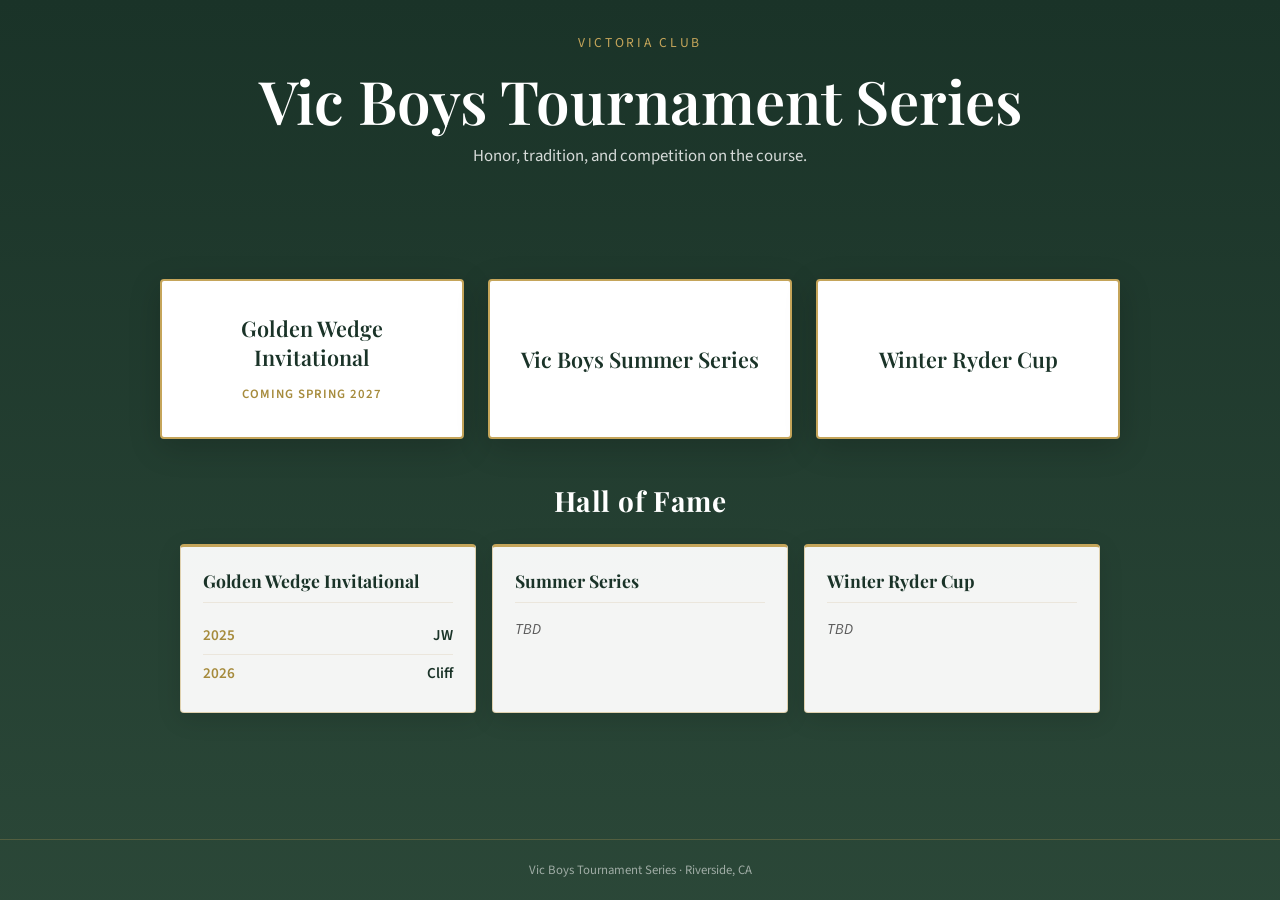
==== commit 3c75d0ae: "Add Hall of Fame section to the tournament series homepage. List Golden Wedge winners and placeholde" ====
--- a/index.html
+++ b/index.html
@@ -1,44 +1,65 @@
-<!DOCTYPE html>
-<html lang="en">
-<head>
-  <meta charset="UTF-8">
-  <meta name="viewport" content="width=device-width, initial-scale=1.0">
-  <title>Vic Boys Tournament Series</title>
-  <link rel="preconnect" href="https://fonts.googleapis.com">
-  <link rel="preconnect" href="https://fonts.gstatic.com" crossorigin>
-  <link href="https://fonts.googleapis.com/css2?family=Playfair+Display:wght@500;600;700&family=Source+Sans+3:wght@400;600&display=swap" rel="stylesheet">
-  <link rel="stylesheet" href="css/vic-theme.css">
-</head>
-<body>
-
-  <div class="landing">
-    <header class="landing-header">
-      <p class="landing-eyebrow">Victoria Club</p>
-      <h1 class="landing-title">Vic Boys Tournament Series</h1>
-      <p class="landing-subtitle">Honor, tradition, and competition on the course.</p>
-    </header>
-
-    <main class="landing-main">
-      <nav class="tournament-grid" aria-label="Tournaments">
-        <a class="tournament-card" href="golden-wedge/">
-          <span class="tournament-card-title">Golden Wedge Invitational</span>
-          <span class="tournament-card-badge">Coming Spring 2027</span>
-        </a>
-
-        <a class="tournament-card" href="summer-series/">
-          <span class="tournament-card-title">Vic Boys Summer Series</span>
-        </a>
-
-        <a class="tournament-card" href="winter-ryder-cup/">
-          <span class="tournament-card-title">Winter Ryder Cup</span>
-        </a>
-      </nav>
-    </main>
-
-    <footer class="landing-footer">
-      Vic Boys Tournament Series &middot; Riverside, CA
-    </footer>
-  </div>
-
-</body>
-</html>
+<!DOCTYPE html>
+<html lang="en">
+<head>
+  <meta charset="UTF-8">
+  <meta name="viewport" content="width=device-width, initial-scale=1.0">
+  <title>Vic Boys Tournament Series</title>
+  <link rel="preconnect" href="https://fonts.googleapis.com">
+  <link rel="preconnect" href="https://fonts.gstatic.com" crossorigin>
+  <link href="https://fonts.googleapis.com/css2?family=Playfair+Display:wght@500;600;700&family=Source+Sans+3:wght@400;600&display=swap" rel="stylesheet">
+  <link rel="stylesheet" href="css/vic-theme.css">
+</head>
+<body>
+
+  <div class="landing">
+    <header class="landing-header">
+      <p class="landing-eyebrow">Victoria Club</p>
+      <h1 class="landing-title">Vic Boys Tournament Series</h1>
+      <p class="landing-subtitle">Honor, tradition, and competition on the course.</p>
+    </header>
+
+    <main class="landing-main">
+      <nav class="tournament-grid" aria-label="Tournaments">
+        <a class="tournament-card" href="golden-wedge/">
+          <span class="tournament-card-title">Golden Wedge Invitational</span>
+          <span class="tournament-card-badge">Coming Spring 2027</span>
+        </a>
+
+        <a class="tournament-card" href="summer-series/">
+          <span class="tournament-card-title">Vic Boys Summer Series</span>
+        </a>
+
+        <a class="tournament-card" href="winter-ryder-cup/">
+          <span class="tournament-card-title">Winter Ryder Cup</span>
+        </a>
+      </nav>
+
+      <section class="hall-of-fame" aria-labelledby="hof-title">
+        <h2 class="hall-of-fame-title" id="hof-title">Hall of Fame</h2>
+        <div class="hof-grid">
+          <div class="hof-card">
+            <h3>Golden Wedge Invitational</h3>
+            <ul class="hof-list">
+              <li><span class="hof-year">2025</span><span class="hof-winner">JW</span></li>
+              <li><span class="hof-year">2026</span><span class="hof-winner">Cliff</span></li>
+            </ul>
+          </div>
+          <div class="hof-card">
+            <h3>Summer Series</h3>
+            <p class="hof-tbd">TBD</p>
+          </div>
+          <div class="hof-card">
+            <h3>Winter Ryder Cup</h3>
+            <p class="hof-tbd">TBD</p>
+          </div>
+        </div>
+      </section>
+    </main>
+
+    <footer class="landing-footer">
+      Vic Boys Tournament Series &middot; Riverside, CA
+    </footer>
+  </div>
+
+</body>
+</html>
--- a/css/vic-theme.css
+++ b/css/vic-theme.css
@@ -76,6 +76,7 @@
 .landing-main {
   flex: 1;
   display: flex;
+  flex-direction: column;
   align-items: center;
   justify-content: center;
   padding: 2rem 1.5rem 3rem;
@@ -141,6 +142,80 @@
   border-top: 1px solid rgba(197, 165, 90, 0.25);
 }
 
+.hall-of-fame {
+  width: 100%;
+  max-width: 960px;
+  margin: 2.5rem auto 0;
+  padding: 0 1.25rem 1rem;
+}
+
+.hall-of-fame-title {
+  font-family: var(--font-serif);
+  font-size: 1.75rem;
+  color: var(--vic-white);
+  text-align: center;
+  margin-bottom: 1.25rem;
+  letter-spacing: 0.02em;
+}
+
+.hof-grid {
+  display: grid;
+  grid-template-columns: repeat(auto-fit, minmax(240px, 1fr));
+  gap: 1rem;
+}
+
+.hof-card {
+  background: rgba(255, 255, 255, 0.95);
+  border: 1px solid rgba(197, 165, 90, 0.45);
+  border-top: 3px solid var(--vic-gold);
+  border-radius: 4px;
+  padding: 1.25rem 1.35rem;
+  box-shadow: 0 6px 24px rgba(0, 0, 0, 0.12);
+}
+
+.hof-card h3 {
+  font-family: var(--font-serif);
+  font-size: 1.1rem;
+  color: var(--vic-green-dark);
+  margin-bottom: 0.85rem;
+  padding-bottom: 0.45rem;
+  border-bottom: 1px solid var(--vic-cream-dark);
+}
+
+.hof-list {
+  list-style: none;
+}
+
+.hof-list li {
+  display: flex;
+  justify-content: space-between;
+  align-items: center;
+  padding: 0.4rem 0;
+  font-size: 0.95rem;
+  color: var(--vic-text);
+  border-bottom: 1px solid var(--vic-cream-dark);
+}
+
+.hof-list li:last-child {
+  border-bottom: none;
+}
+
+.hof-list .hof-year {
+  font-weight: 600;
+  color: var(--vic-gold-dark);
+}
+
+.hof-list .hof-winner {
+  font-weight: 600;
+  color: var(--vic-green-dark);
+}
+
+.hof-tbd {
+  font-size: 0.95rem;
+  color: var(--vic-text-muted);
+  font-style: italic;
+}
+
 /* ---- Subpage shell ---- */
 .subpage {
   min-height: 100vh;
@@ -194,3 +269,479 @@
   color: var(--vic-text-muted);
   font-size: 1.1rem;
 }
+
+/* ---- Tournament subpages (Summer Series, etc.) ---- */
+.tournament-page {
+  flex: 1;
+  width: 100%;
+  max-width: 1100px;
+  margin: 0 auto;
+  padding: 2rem 1.25rem 3rem;
+}
+
+.tournament-hero {
+  text-align: center;
+  margin-bottom: 2.5rem;
+}
+
+.tournament-hero h2 {
+  font-family: var(--font-serif);
+  font-size: clamp(1.75rem, 4vw, 2.5rem);
+  color: var(--vic-green-dark);
+  margin-bottom: 0.5rem;
+}
+
+.tournament-hero p {
+  color: var(--vic-text-muted);
+  font-size: 1.05rem;
+  max-width: 40rem;
+  margin: 0 auto;
+}
+
+.section-card {
+  background: var(--vic-white);
+  border: 1px solid var(--vic-cream-dark);
+  border-top: 3px solid var(--vic-gold);
+  border-radius: 4px;
+  padding: 1.75rem;
+  margin-bottom: 1.75rem;
+  box-shadow: 0 4px 20px rgba(26, 51, 40, 0.06);
+}
+
+.section-card h3 {
+  font-family: var(--font-serif);
+  font-size: 1.5rem;
+  color: var(--vic-green-dark);
+  margin-bottom: 1rem;
+  padding-bottom: 0.5rem;
+  border-bottom: 1px solid var(--vic-cream-dark);
+}
+
+.section-card h4 {
+  font-size: 1rem;
+  color: var(--vic-green);
+  margin: 1.25rem 0 0.5rem;
+}
+
+.section-card p,
+.section-card li {
+  color: var(--vic-text-muted);
+  font-size: 0.98rem;
+}
+
+.section-card ul {
+  margin: 0.5rem 0 0 1.25rem;
+}
+
+.section-card li {
+  margin-bottom: 0.35rem;
+}
+
+.table-wrap {
+  overflow-x: auto;
+  margin: 0 -0.25rem;
+}
+
+.data-table {
+  width: 100%;
+  border-collapse: collapse;
+  font-size: 0.9rem;
+}
+
+.data-table th,
+.data-table td {
+  padding: 0.65rem 0.5rem;
+  text-align: center;
+  border-bottom: 1px solid var(--vic-cream-dark);
+}
+
+.data-table th {
+  background: var(--vic-green-dark);
+  color: var(--vic-white);
+  font-weight: 600;
+  font-size: 0.8rem;
+  letter-spacing: 0.03em;
+}
+
+.data-table th:first-child,
+.data-table td:first-child {
+  text-align: left;
+  padding-left: 0.75rem;
+}
+
+.data-table th.player-col,
+.data-table td.player-col {
+  text-align: left;
+  font-weight: 600;
+  color: var(--vic-green-dark);
+  min-width: 5rem;
+}
+
+.data-table tbody tr:hover {
+  background: var(--vic-cream);
+}
+
+.data-table .rank-cell {
+  font-weight: 600;
+  color: var(--vic-gold-dark);
+  width: 2.5rem;
+}
+
+.data-table .round-cell {
+  color: var(--vic-text-muted);
+  font-variant-numeric: tabular-nums;
+}
+
+.data-table .total-cell {
+  font-weight: 700;
+  color: var(--vic-green-dark);
+  background: rgba(197, 165, 90, 0.12);
+}
+
+.data-table tr.playoff-cut td {
+  border-bottom: 2px solid var(--vic-gold);
+}
+
+.data-table .rank-1 .rank-cell { color: #b8860b; }
+.data-table .rank-2 .rank-cell { color: #7a7a7a; }
+.data-table .rank-3 .rank-cell { color: #a0622e; }
+
+.scoring-grid {
+  display: grid;
+  grid-template-columns: repeat(auto-fit, minmax(200px, 1fr));
+  gap: 0.75rem;
+  margin: 1rem 0;
+}
+
+.scoring-item {
+  display: flex;
+  justify-content: space-between;
+  align-items: center;
+  padding: 0.6rem 0.85rem;
+  background: var(--vic-cream);
+  border-radius: 4px;
+  font-size: 0.9rem;
+}
+
+.scoring-item span:first-child {
+  color: var(--vic-text);
+}
+
+.scoring-item span:last-child {
+  font-weight: 700;
+  color: var(--vic-green-dark);
+}
+
+.example-box {
+  margin-top: 1rem;
+  padding: 1rem 1.15rem;
+  background: var(--vic-cream);
+  border-left: 3px solid var(--vic-gold);
+  border-radius: 0 4px 4px 0;
+  font-size: 0.92rem;
+  color: var(--vic-text-muted);
+  text-align: left;
+}
+
+.payout-grid {
+  display: grid;
+  grid-template-columns: repeat(auto-fit, minmax(140px, 1fr));
+  gap: 1rem;
+  margin-top: 1rem;
+}
+
+.payout-item {
+  text-align: center;
+  padding: 1rem;
+  background: var(--vic-cream);
+  border-radius: 4px;
+  border: 1px solid var(--vic-cream-dark);
+}
+
+.payout-item .place {
+  font-family: var(--font-serif);
+  font-size: 1.1rem;
+  color: var(--vic-green-dark);
+  margin-bottom: 0.25rem;
+}
+
+.payout-item .amount {
+  font-size: 1.35rem;
+  font-weight: 700;
+  color: var(--vic-gold-dark);
+}
+
+.payout-buyin {
+  margin-top: 1rem;
+  text-align: center;
+  font-weight: 600;
+  color: var(--vic-green);
+}
+
+/* Playoff bracket */
+.playoff-section .bracket-wrap {
+  max-width: 920px;
+  margin: 0 auto;
+}
+
+.playoff-bracket {
+  display: flex;
+  justify-content: center;
+  align-items: stretch;
+  gap: 1rem;
+  flex-wrap: wrap;
+  padding: 0.5rem 0;
+}
+
+.playoff-col {
+  display: flex;
+  flex-direction: column;
+  justify-content: center;
+  gap: 1.25rem;
+}
+
+.playoff-match {
+  border: 2px solid var(--vic-green);
+  border-radius: 4px;
+  padding: 0.85rem 1rem;
+  background: var(--vic-white);
+  min-width: 200px;
+  box-shadow: 0 2px 8px rgba(26, 51, 40, 0.08);
+}
+
+.playoff-match h4 {
+  font-size: 0.72rem;
+  text-transform: uppercase;
+  letter-spacing: 0.06em;
+  color: var(--vic-green);
+  margin: 0 0 0.65rem;
+}
+
+.playoff-match.final-match {
+  border-color: var(--vic-gold);
+  box-shadow: 0 0 0 2px rgba(197, 165, 90, 0.2);
+}
+
+.playoff-match.final-match h4 {
+  color: var(--vic-gold-dark);
+}
+
+.playoff-match.bye-match {
+  border-style: dashed;
+  border-color: var(--vic-gold-dark);
+  background: var(--vic-cream);
+}
+
+.playoff-slot {
+  padding: 0.55rem 0.65rem;
+  border-radius: 3px;
+  font-size: 0.88rem;
+  color: var(--vic-text);
+}
+
+.playoff-slot.seed {
+  font-weight: 600;
+  color: var(--vic-green-dark);
+}
+
+.playoff-slot.tbd {
+  color: var(--vic-text-muted);
+  font-style: italic;
+}
+
+.playoff-vs {
+  text-align: center;
+  font-size: 0.7rem;
+  color: var(--vic-text-muted);
+  padding: 0.2rem 0;
+  text-transform: uppercase;
+  letter-spacing: 0.08em;
+}
+
+.playoff-connector {
+  display: flex;
+  align-items: center;
+  color: var(--vic-gold-dark);
+  font-size: 1.25rem;
+  font-weight: 600;
+  padding: 0 0.25rem;
+}
+
+.playoff-note {
+  font-size: 0.88rem;
+  color: var(--vic-text-muted);
+  text-align: center;
+  margin-top: 1rem;
+  max-width: 36rem;
+  margin-left: auto;
+  margin-right: auto;
+}
+
+.two-col-info {
+  display: grid;
+  grid-template-columns: repeat(auto-fit, minmax(280px, 1fr));
+  gap: 1.5rem;
+}
+
+@media (max-width: 640px) {
+  .data-table {
+    font-size: 0.78rem;
+  }
+
+  .data-table th,
+  .data-table td {
+    padding: 0.5rem 0.3rem;
+  }
+
+  .playoff-match {
+    min-width: 170px;
+  }
+
+  .score-controls {
+    flex-direction: column;
+    align-items: stretch;
+  }
+
+  .score-controls select,
+  .score-controls input,
+  .score-controls button {
+    width: 100%;
+  }
+}
+
+.score-entry-card {
+  border-top: 3px solid var(--vic-green);
+  background: linear-gradient(180deg, var(--vic-white) 0%, var(--vic-cream) 100%);
+}
+
+.score-entry-card h3 {
+  display: flex;
+  align-items: center;
+  justify-content: space-between;
+  flex-wrap: wrap;
+  gap: 0.5rem;
+}
+
+.score-controls {
+  display: flex;
+  flex-wrap: wrap;
+  gap: 0.75rem;
+  align-items: flex-end;
+  margin-bottom: 1rem;
+}
+
+.score-controls label {
+  display: flex;
+  flex-direction: column;
+  gap: 0.3rem;
+  font-size: 0.8rem;
+  font-weight: 600;
+  color: var(--vic-green);
+  text-transform: uppercase;
+  letter-spacing: 0.04em;
+}
+
+.score-controls select,
+.score-controls input[type="number"] {
+  padding: 0.55rem 0.65rem;
+  border: 1px solid var(--vic-cream-dark);
+  border-radius: 4px;
+  font-family: var(--font-sans);
+  font-size: 0.95rem;
+  min-width: 7rem;
+  background: var(--vic-white);
+}
+
+.score-controls button {
+  padding: 0.6rem 1.1rem;
+  border: none;
+  border-radius: 4px;
+  font-family: var(--font-sans);
+  font-size: 0.9rem;
+  font-weight: 600;
+  cursor: pointer;
+}
+
+.score-controls .btn-save {
+  background: var(--vic-green-dark);
+  color: var(--vic-white);
+}
+
+.score-controls .btn-save:hover {
+  background: var(--vic-green);
+}
+
+.score-controls .btn-clear {
+  background: transparent;
+  color: var(--vic-text-muted);
+  border: 1px solid var(--vic-cream-dark);
+}
+
+.score-controls .btn-clear:hover {
+  border-color: var(--vic-gold-dark);
+  color: var(--vic-green-dark);
+}
+
+.score-hint {
+  font-size: 0.88rem;
+  color: var(--vic-text-muted);
+  margin-bottom: 1rem;
+}
+
+.sync-bar {
+  display: flex;
+  flex-wrap: wrap;
+  align-items: center;
+  gap: 0.75rem;
+  padding-top: 1rem;
+  margin-top: 1rem;
+  border-top: 1px solid var(--vic-cream-dark);
+}
+
+.sync-bar .sync-label {
+  font-size: 0.85rem;
+  font-weight: 600;
+  color: var(--vic-green-dark);
+}
+
+.sync-bar button {
+  padding: 0.5rem 0.9rem;
+  border: 1px solid var(--vic-green);
+  border-radius: 4px;
+  background: var(--vic-white);
+  color: var(--vic-green-dark);
+  font-size: 0.85rem;
+  font-weight: 600;
+  cursor: pointer;
+}
+
+.sync-bar button:hover {
+  background: var(--vic-cream);
+}
+
+.sync-hint {
+  flex: 1 1 100%;
+  font-size: 0.8rem;
+  color: var(--vic-text-muted);
+  margin: 0;
+}
+
+.data-table .round-cell.editable {
+  cursor: pointer;
+  transition: background 0.15s;
+}
+
+.data-table .round-cell.editable:hover {
+  background: rgba(197, 165, 90, 0.2);
+}
+
+.data-table .round-cell.has-score {
+  color: var(--vic-green-dark);
+  font-weight: 600;
+}
+
+.data-table .round-cell.editing-hint {
+  box-shadow: inset 0 0 0 2px var(--vic-gold);
+}
+
+
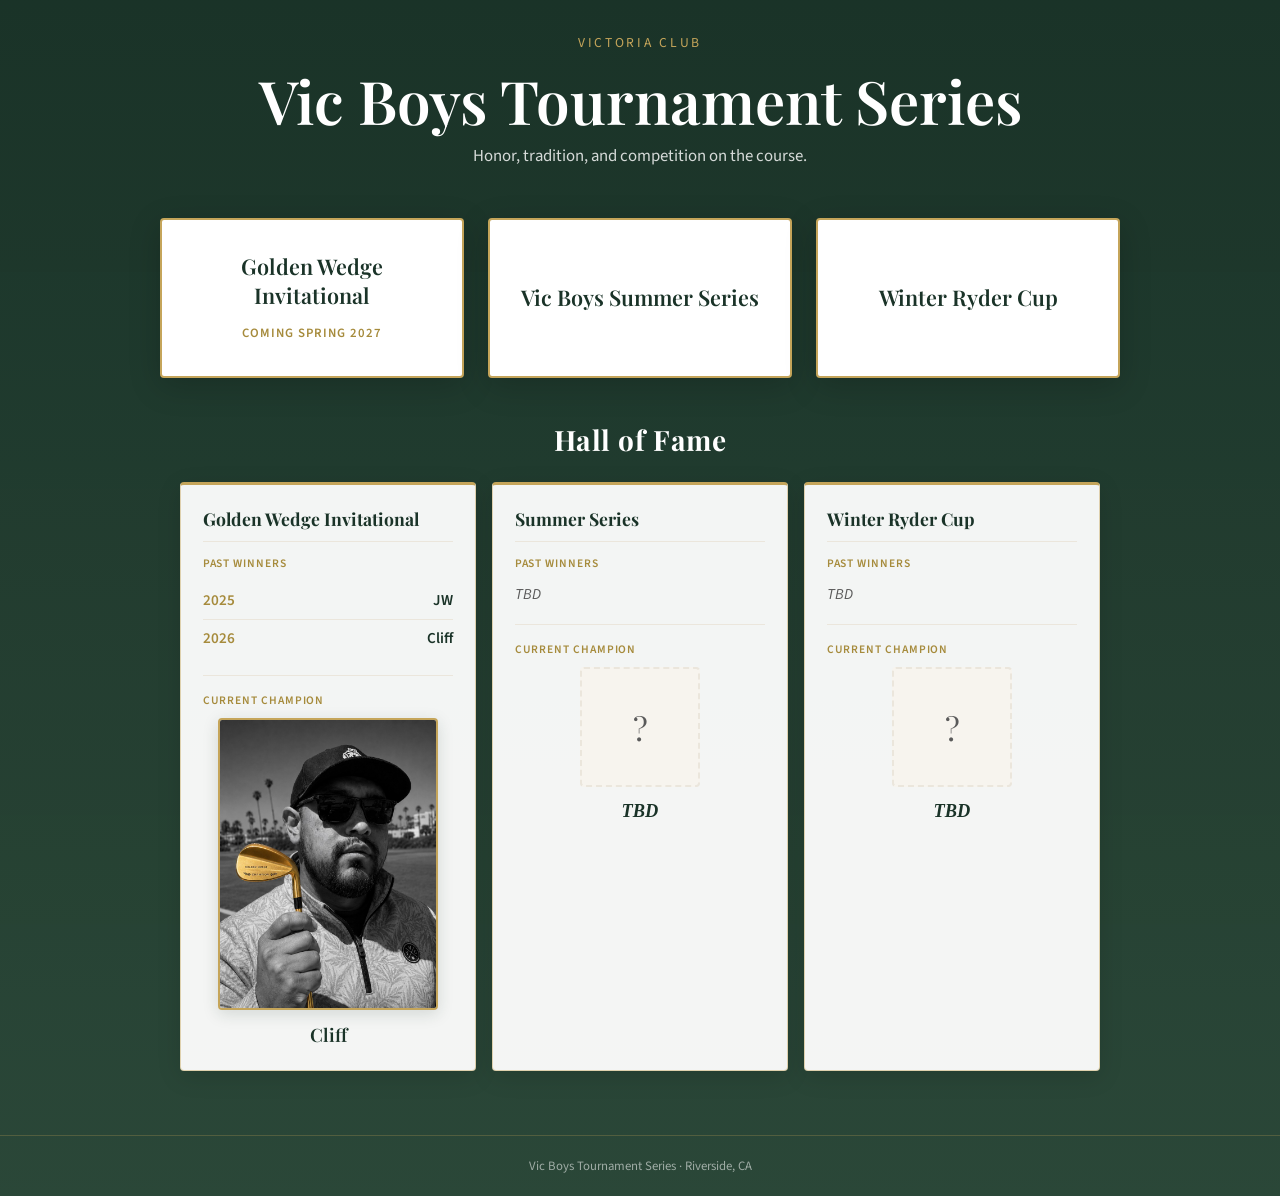
==== commit 4afebd77: "Add current champion photos to the Hall of Fame section. Feature Cliff as Golden Wedge champion with" ====
--- a/index.html
+++ b/index.html
@@ -39,18 +39,42 @@
         <div class="hof-grid">
           <div class="hof-card">
             <h3>Golden Wedge Invitational</h3>
+            <p class="hof-section-label">Past Winners</p>
             <ul class="hof-list">
               <li><span class="hof-year">2025</span><span class="hof-winner">JW</span></li>
               <li><span class="hof-year">2026</span><span class="hof-winner">Cliff</span></li>
             </ul>
+            <div class="hof-current">
+              <p class="hof-section-label">Current Champion</p>
+              <div class="hof-champion">
+                <img class="hof-champion-photo" src="images/hall-of-fame/cliff-golden-wedge-champion.png" alt="Cliff holding the Golden Wedge trophy">
+                <p class="hof-champion-name">Cliff</p>
+              </div>
+            </div>
           </div>
           <div class="hof-card">
             <h3>Summer Series</h3>
+            <p class="hof-section-label">Past Winners</p>
             <p class="hof-tbd">TBD</p>
+            <div class="hof-current">
+              <p class="hof-section-label">Current Champion</p>
+              <div class="hof-champion hof-champion-pending">
+                <div class="hof-champion-placeholder" aria-hidden="true">?</div>
+                <p class="hof-champion-name hof-tbd">TBD</p>
+              </div>
+            </div>
           </div>
           <div class="hof-card">
             <h3>Winter Ryder Cup</h3>
+            <p class="hof-section-label">Past Winners</p>
             <p class="hof-tbd">TBD</p>
+            <div class="hof-current">
+              <p class="hof-section-label">Current Champion</p>
+              <div class="hof-champion hof-champion-pending">
+                <div class="hof-champion-placeholder" aria-hidden="true">?</div>
+                <p class="hof-champion-name hof-tbd">TBD</p>
+              </div>
+            </div>
           </div>
         </div>
       </section>
--- a/css/vic-theme.css
+++ b/css/vic-theme.css
@@ -216,6 +216,58 @@
   font-style: italic;
 }
 
+.hof-section-label {
+  font-size: 0.72rem;
+  font-weight: 600;
+  letter-spacing: 0.08em;
+  text-transform: uppercase;
+  color: var(--vic-gold-dark);
+  margin-bottom: 0.5rem;
+}
+
+.hof-current {
+  margin-top: 1.1rem;
+  padding-top: 1rem;
+  border-top: 1px solid var(--vic-cream-dark);
+}
+
+.hof-champion {
+  text-align: center;
+}
+
+.hof-champion-photo {
+  width: 100%;
+  max-width: 220px;
+  height: auto;
+  border-radius: 4px;
+  border: 2px solid var(--vic-gold);
+  box-shadow: 0 4px 16px rgba(26, 51, 40, 0.15);
+  display: block;
+  margin: 0 auto 0.65rem;
+}
+
+.hof-champion-name {
+  font-family: var(--font-serif);
+  font-size: 1.15rem;
+  font-weight: 600;
+  color: var(--vic-green-dark);
+}
+
+.hof-champion-placeholder {
+  width: 120px;
+  height: 120px;
+  margin: 0 auto 0.65rem;
+  border-radius: 4px;
+  border: 2px dashed var(--vic-cream-dark);
+  background: var(--vic-cream);
+  display: flex;
+  align-items: center;
+  justify-content: center;
+  font-family: var(--font-serif);
+  font-size: 2rem;
+  color: var(--vic-text-muted);
+}
+
 /* ---- Subpage shell ---- */
 .subpage {
   min-height: 100vh;
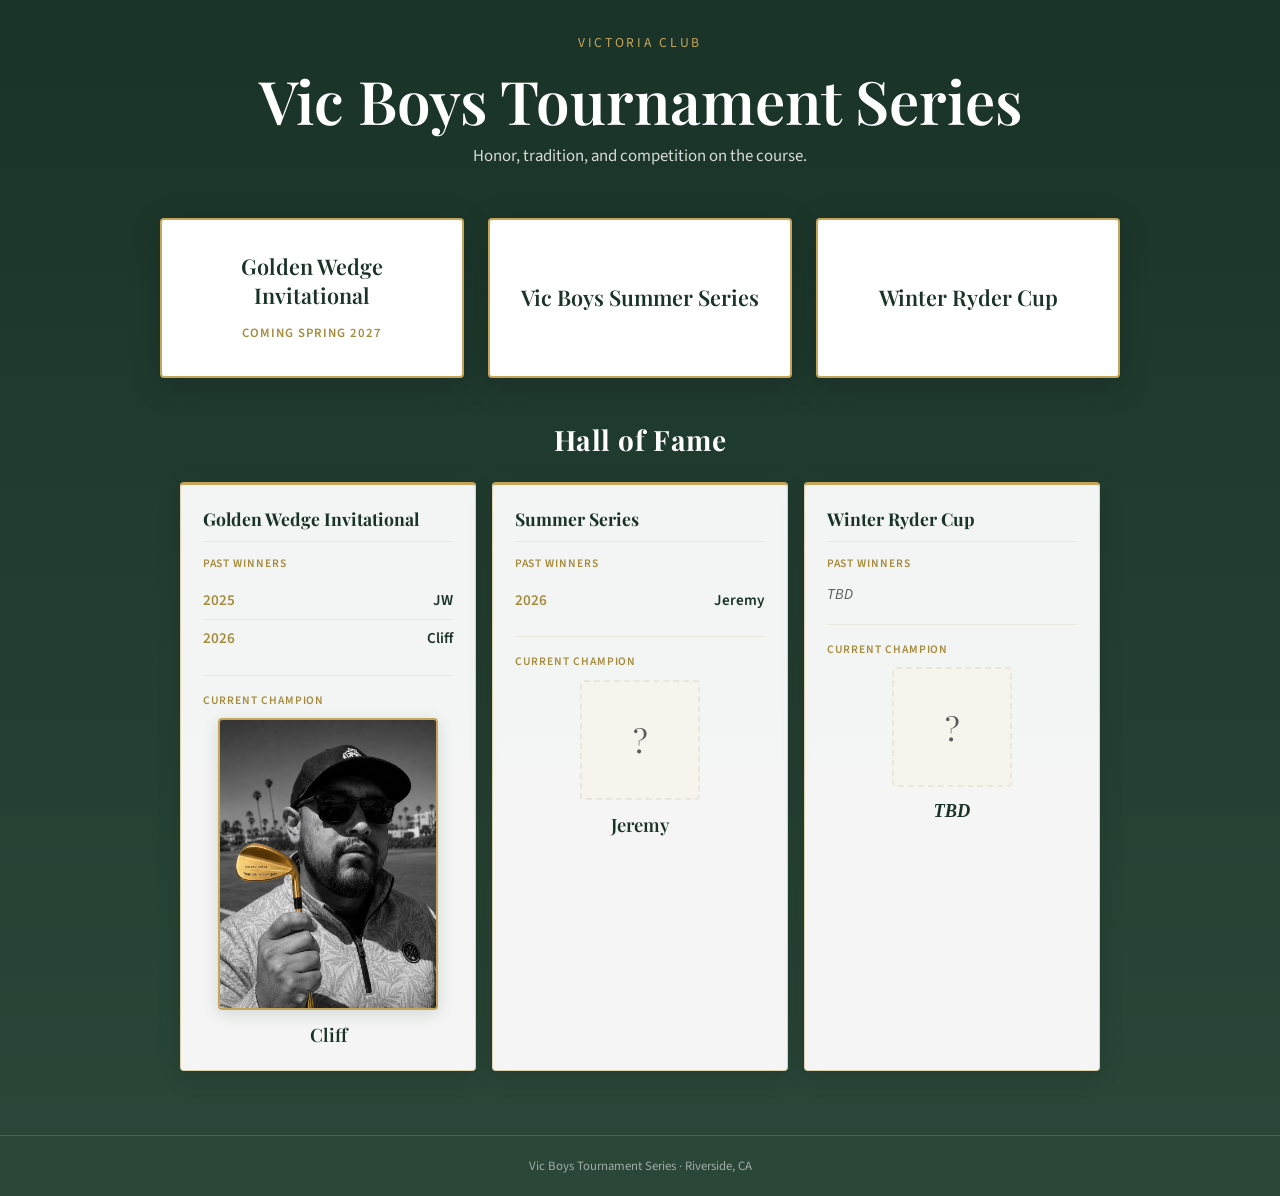
==== commit 685d964d: "Record Jeremy as 2026 Summer Series Hall of Fame champion. Co-authored-by: Cursor <cursoragent@curso" ====
--- a/index.html
+++ b/index.html
@@ -55,12 +55,14 @@
           <div class="hof-card">
             <h3>Summer Series</h3>
             <p class="hof-section-label">Past Winners</p>
-            <p class="hof-tbd">TBD</p>
+            <ul class="hof-list">
+              <li><span class="hof-year">2026</span><span class="hof-winner">Jeremy</span></li>
+            </ul>
             <div class="hof-current">
               <p class="hof-section-label">Current Champion</p>
               <div class="hof-champion hof-champion-pending">
                 <div class="hof-champion-placeholder" aria-hidden="true">?</div>
-                <p class="hof-champion-name hof-tbd">TBD</p>
+                <p class="hof-champion-name">Jeremy</p>
               </div>
             </div>
           </div>
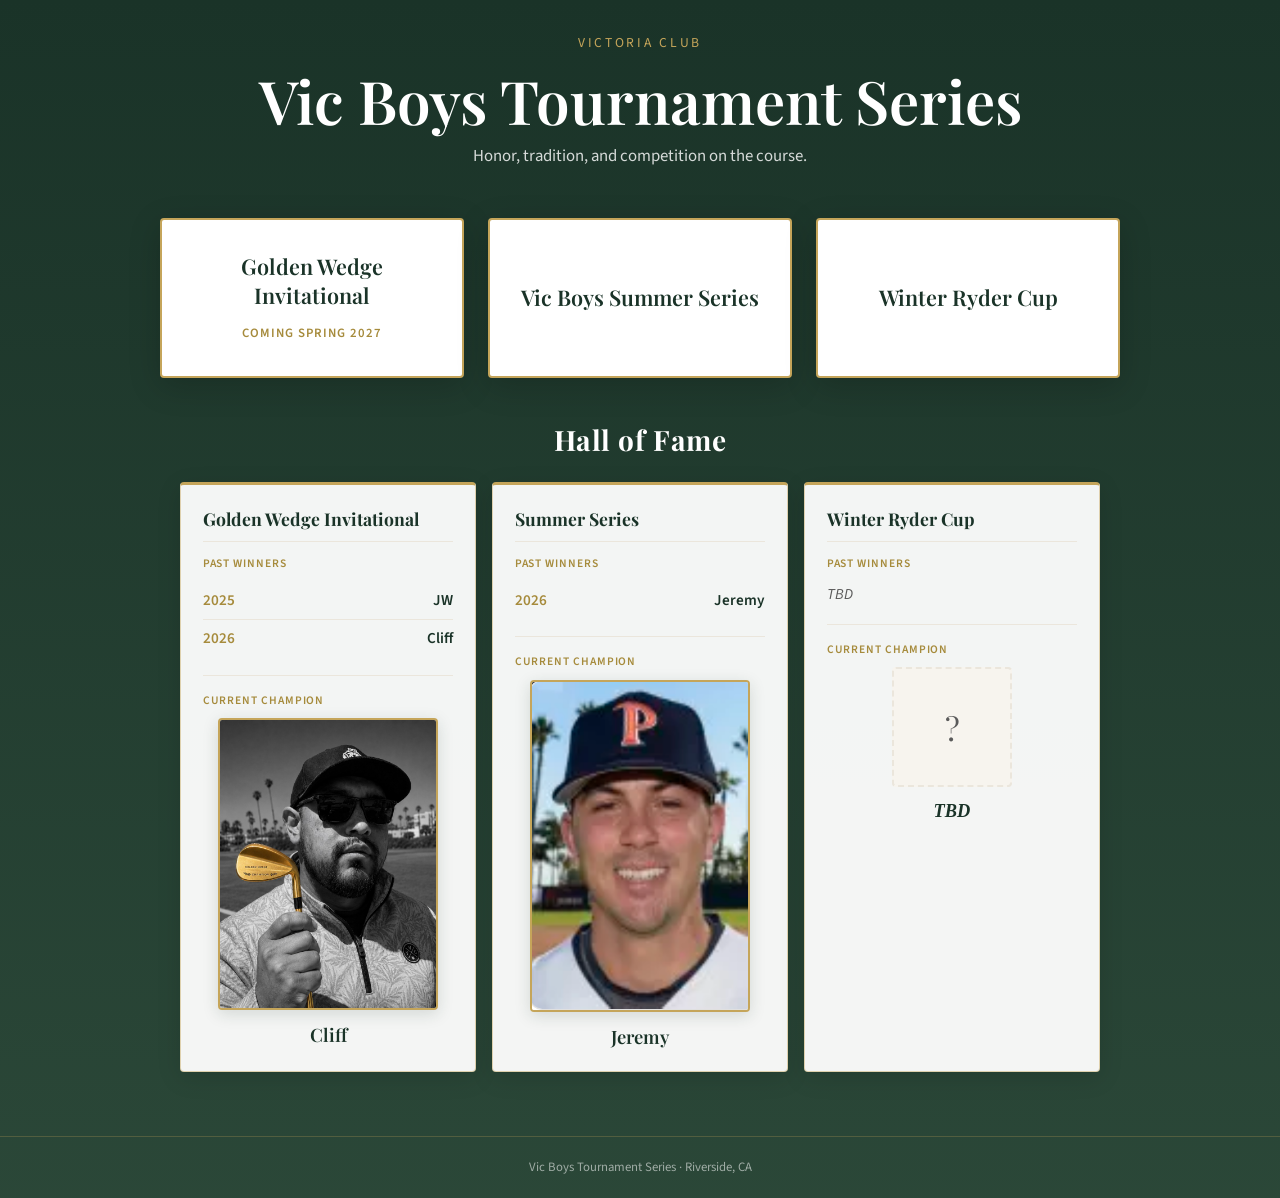
==== commit 837e5870: "Add Jeremy's photo as Summer Series Hall of Fame champion. Co-authored-by: Cursor <cursoragent@curso" ====
--- a/index.html
+++ b/index.html
@@ -60,8 +60,8 @@
             </ul>
             <div class="hof-current">
               <p class="hof-section-label">Current Champion</p>
-              <div class="hof-champion hof-champion-pending">
-                <div class="hof-champion-placeholder" aria-hidden="true">?</div>
+              <div class="hof-champion">
+                <img class="hof-champion-photo" src="images/hall-of-fame/jeremy-summer-series-champion.png" alt="Jeremy, 2026 Summer Series champion">
                 <p class="hof-champion-name">Jeremy</p>
               </div>
             </div>
